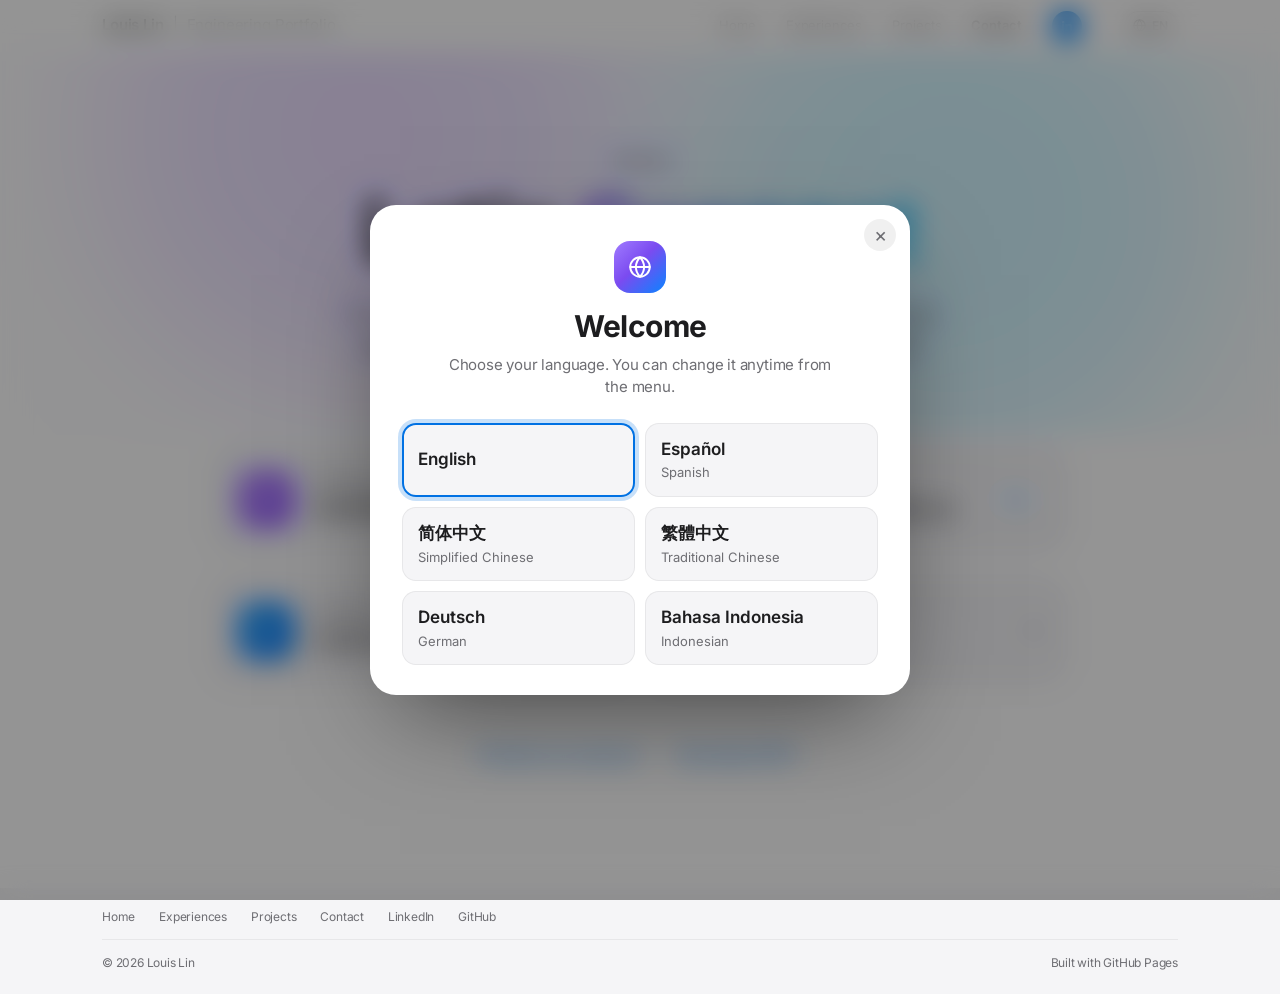
==== contact.html @ d5d3cc91 "Picker: instant hover ring (no fade) Co-Authored-By: Claude Opus 5.5 <noreply@anthropic.com> Claude-" ====
<!DOCTYPE html>
<html lang="en" class="no-js">
<head>
    <meta charset="UTF-8">
    <meta name="viewport" content="width=device-width, initial-scale=1, viewport-fit=cover">
    <title>Contact | Louis Lin</title>
    <meta name="description" content="Get in touch with Louis Lin about opportunities in mechanical and biomedical engineering.">
    <meta name="theme-color" content="#ffffff" media="(prefers-color-scheme: light)">
    <meta name="theme-color" content="#000000" media="(prefers-color-scheme: dark)">
    <meta property="og:title" content="Contact | Louis Lin">
    <meta property="og:description" content="Get in touch with Louis Lin about opportunities in mechanical and biomedical engineering.">
    <meta property="og:image" content="https://louis-lin06.github.io/social-preview.png">
    <meta name="twitter:card" content="summary_large_image">
    <link rel="icon" href="favicon.svg" type="image/svg+xml">
    <link rel="preload" href="assets/fonts/inter-latin.woff2" as="font" type="font/woff2" crossorigin>
    <link rel="stylesheet" href="assets/site.css?v=20261001c">
    <script>
        /* If a non-English language was chosen before, hide the page for a moment while it is applied, to avoid a flash of English */
        (function () { try { var s = localStorage.getItem('site-language');
            if (s && s !== 'en') { var d = document.documentElement; d.classList.add('lang-loading'); setTimeout(function () { d.classList.remove('lang-loading'); }, 1500); } } catch (e) {} })();
    </script>
</head>
<body>
    <a class="skip-link" href="#main">Skip to content</a>

    <header class="gnav">
        <div class="container gnav-inner">
            <a href="index.html" class="gnav-brand">Louis Lin<span class="sep">|</span><span class="sub">Engineering Portfolio</span></a>
            <button class="menu-toggle" aria-label="Open menu" aria-expanded="false" aria-controls="site-menu"><span></span><span></span></button>
            <nav class="gnav-links" id="site-menu" aria-label="Main">
                <a href="index.html">Home</a>
                <a href="experiences.html">Experiences</a>
                <a href="projects.html">Projects</a>
                <a href="contact.html" class="active" aria-current="page">Contact</a>
                <a href="https://www.linkedin.com/in/louis-lin-43164a328" target="_blank" rel="noopener" class="btn-linkedin" aria-label="LinkedIn" title="LinkedIn"><svg viewBox="0 0 24 24" fill="currentColor" aria-hidden="true"><path d="M20.45 20.45h-3.56v-5.57c0-1.33-.02-3.04-1.85-3.04-1.85 0-2.14 1.45-2.14 2.94v5.67H9.35V9h3.41v1.56h.05c.48-.9 1.64-1.85 3.37-1.85 3.6 0 4.27 2.37 4.27 5.46v6.28zM5.34 7.43a2.06 2.06 0 110-4.13 2.06 2.06 0 010 4.13zM7.12 20.45H3.56V9h3.56v11.45z"/></svg></a>
            </nav>
        </div>
    </header>

    <main id="main">
        <section class="page-hero page-header">
            <div class="hero-glow" aria-hidden="true"><span></span><span></span></div>
            <div class="container">
                <p class="eyebrow fade-up" style="--d:0s">Contact</p>
                <h1 class="display split" data-i18n="contact.title">Let's <span class="grad-text">Connect</span></h1>
                <p class="lead fade-up" style="--d:.45s">I'm currently seeking new opportunities in mechanical and biomedical engineering. Feel free to reach out!</p>
            </div>
        </section>

        <section class="section" style="padding-top:8px">
            <div class="container">
                <div class="contact-grid">
                    <!-- Personal Email Card -->
                    <div class="contact-card reveal">
                        <div class="contact-icon c1">
                            <svg fill="none" stroke="currentColor" viewBox="0 0 24 24" aria-hidden="true"><path stroke-linecap="round" stroke-linejoin="round" stroke-width="2" d="M3 8l7.89 5.26a2 2 0 002.22 0L21 8M5 19h14a2 2 0 002-2V7a2 2 0 00-2-2H5a2 2 0 00-2 2v10a2 2 0 002 2z"></path></svg>
                        </div>
                        <div class="contact-text">
                            <span class="contact-label">Personal Email</span>
                            <a class="contact-value stretched-link" href="mailto:louislin06@gmail.com">louislin06@gmail.com</a>
                        </div>
                        <button class="copy-btn" type="button" data-copy="louislin06@gmail.com" aria-label="Copy personal email">Copy</button>
                    </div>

                    <!-- Academic Email Card -->
                    <div class="contact-card reveal" style="--d:.08s">
                        <div class="contact-icon c2">
                            <svg fill="none" stroke="currentColor" viewBox="0 0 24 24" aria-hidden="true"><path stroke-linecap="round" stroke-linejoin="round" stroke-width="2" d="M3 8l7.89 5.26a2 2 0 002.22 0L21 8M5 19h14a2 2 0 002-2V7a2 2 0 00-2-2H5a2 2 0 00-2 2v10a2 2 0 002 2z"></path></svg>
                        </div>
                        <div class="contact-text">
                            <span class="contact-label">Academic Email</span>
                            <a class="contact-value stretched-link" href="mailto:l229lin@uwaterloo.ca">l229lin@uwaterloo.ca</a>
                        </div>
                        <button class="copy-btn" type="button" data-copy="l229lin@uwaterloo.ca" aria-label="Copy academic email">Copy</button>
                    </div>

                    <!-- LinkedIn Card -->
                    <a href="https://www.linkedin.com/in/louis-lin-43164a328" target="_blank" rel="noopener" class="contact-card reveal" style="--d:.16s">
                        <div class="contact-icon c3">
                            <svg fill="currentColor" viewBox="0 0 24 24" aria-hidden="true"><path d="M20.45 20.45h-3.56v-5.57c0-1.33-.02-3.04-1.85-3.04-1.85 0-2.14 1.45-2.14 2.94v5.67H9.35V9h3.41v1.56h.05c.48-.9 1.64-1.85 3.37-1.85 3.6 0 4.27 2.37 4.27 5.46v6.28zM5.34 7.43a2.06 2.06 0 110-4.13 2.06 2.06 0 010 4.13zM7.12 20.45H3.56V9h3.56v11.45z"/></svg>
                        </div>
                        <div class="contact-text">
                            <span class="contact-label">LinkedIn</span>
                            <span class="contact-value">Louis Lin</span>
                        </div>
                        <span class="contact-arrow" aria-hidden="true"><svg viewBox="0 0 24 24" fill="none" stroke="currentColor" stroke-width="2.2" stroke-linecap="round" stroke-linejoin="round"><path d="M7 17L17 7M8 7h9v9"/></svg></span>
                    </a>

                    <!-- GitHub Card -->
                    <a href="https://github.com/louis-lin06" target="_blank" rel="noopener" class="contact-card reveal" style="--d:.24s">
                        <div class="contact-icon c4">
                            <svg fill="currentColor" viewBox="0 0 24 24" aria-hidden="true"><path d="M12 0c-6.626 0-12 5.373-12 12 0 5.302 3.438 9.8 8.207 11.387.599.111.793-.261.793-.577v-2.234c-3.338.726-4.033-1.416-4.033-1.416-.546-1.387-1.333-1.756-1.333-1.756-1.089-.745.083-.729.083-.729 1.205.084 1.839 1.237 1.839 1.237 1.07 1.834 2.807 1.304 3.492.997.107-.775.418-1.305.762-1.604-2.665-.305-5.467-1.334-5.467-5.931 0-1.311.469-2.381 1.236-3.221-.124-.303-.535-1.524.117-3.176 0 0 1.008-.322 3.301 1.23.957-.266 1.983-.399 3.003-.404 1.02.005 2.047.138 3.006.404 2.291-1.552 3.297-1.23 3.297-1.23.653 1.653.242 2.874.118 3.176.77.84 1.235 1.911 1.235 3.221 0 4.609-2.807 5.624-5.479 5.921.43.372.823 1.102.823 2.222v3.293c0 .319.192.694.801.576 4.765-1.589 8.199-6.086 8.199-11.386 0-6.627-5.373-12-12-12z"/></svg>
                        </div>
                        <div class="contact-text">
                            <span class="contact-label">GitHub</span>
                            <span class="contact-value">louis-lin06</span>
                        </div>
                        <span class="contact-arrow" aria-hidden="true"><svg viewBox="0 0 24 24" fill="none" stroke="currentColor" stroke-width="2.2" stroke-linecap="round" stroke-linejoin="round"><path d="M7 17L17 7M8 7h9v9"/></svg></span>
                    </a>
                </div>

                <div class="cta-row reveal" style="margin-top:56px">
                    <a href="experiences.html#resume" class="link-arrow">Preview my resume</a>
                    <a href="Louis Lin Resume - Technical.pdf" download class="link-arrow">Download PDF</a>
                </div>
            </div>
        </section>
    </main>

    <footer class="site-footer">
        <div class="container">
            <nav class="footer-nav" aria-label="Footer">
                <a href="index.html">Home</a>
                <a href="experiences.html">Experiences</a>
                <a href="projects.html">Projects</a>
                <a href="contact.html">Contact</a>
                <a href="https://www.linkedin.com/in/louis-lin-43164a328" target="_blank" rel="noopener">LinkedIn</a>
                <a href="https://github.com/louis-lin06" target="_blank" rel="noopener">GitHub</a>
            </nav>
            <div class="footer-content">
                <span>© 2026 Louis Lin</span>
                <span>Built with GitHub Pages</span>
            </div>
        </div>
    </footer>

    <script src="assets/i18n-data.js?v=20261001c"></script>
    <script src="assets/i18n.js?v=20261001c"></script>
    <script src="assets/site.js?v=20261001c"></script>
</body>
</html>
---- assets/site.css ----
/* ==========================================================================
   Louis Lin | Engineering Portfolio
   Shared design system. Light by default, dark follows the visitor's device.
   ========================================================================== */

/* Inter, served from this site (Google Fonts is blocked in mainland China and would stall page loads there) */
@font-face {
    font-family: "Inter";
    font-style: normal;
    font-weight: 100 900;
    font-display: swap;
    src: url("fonts/inter-latin.woff2") format("woff2-variations"), url("fonts/inter-latin.woff2") format("woff2");
    unicode-range: U+0000-00FF,U+0131,U+0152-0153,U+02BB-02BC,U+02C6,U+02DA,U+02DC,U+0304,U+0308,U+0329,U+2000-206F,U+20AC,U+2122,U+2191,U+2193,U+2212,U+2215,U+FEFF,U+FFFD;
}

:root {
    color-scheme: light dark;

    /* Surfaces */
    --bg: #ffffff;
    --bg-alt: #f5f5f7;
    --card: #f5f5f7;
    --card-on-alt: #ffffff;
    --media-bg: #e8e8ed;
    --glass: rgba(255, 255, 255, 0.72);
    --glass-strong: rgba(255, 255, 255, 0.9);

    /* Text */
    --text: #1d1d1f;
    --text-2: #6e6e73;
    --text-3: #86868b;
    --line: rgba(0, 0, 0, 0.1);
    --line-soft: rgba(0, 0, 0, 0.06);

    /* Accents: purple = experience track, blue = project track */
    --blue: #0071e3;
    --blue-hover: #0077ed;
    --link: #0066cc;
    --exp: #7b4bf0;
    --exp-2: #a07bff;
    --exp-soft: rgba(123, 75, 240, 0.1);
    --proj: #0a84ff;
    --proj-2: #5ac8fa;
    --proj-soft: rgba(10, 132, 255, 0.1);
    --live: #30d158;

    --shadow-1: 0 2px 12px rgba(0, 0, 0, 0.06);
    --shadow-2: 0 18px 50px -12px rgba(0, 0, 0, 0.18);

    /* Layout */
    --gnav-h: 52px;
    --lnav-h: 52px;
    --maxw: 1120px;
    --gutter: 22px;
    --radius-lg: 28px;
    --radius-md: 18px;
    --ease: cubic-bezier(0.28, 0.11, 0.32, 1);
    --ease-out: cubic-bezier(0.16, 1, 0.3, 1);

    --font: "SF Pro Display", "SF Pro Text", -apple-system, BlinkMacSystemFont, "Inter", "Helvetica Neue", Helvetica, Arial, sans-serif;
}

@media (prefers-color-scheme: dark) {
    :root {
        --bg: #000000;
        --bg-alt: #101012;
        --card: #1c1c1e;
        --card-on-alt: #1c1c1e;
        --media-bg: #0b0b0c;
        --glass: rgba(22, 22, 23, 0.72);
        --glass-strong: rgba(22, 22, 23, 0.94);

        --text: #f5f5f7;
        --text-2: #a1a1a6;
        --text-3: #86868b;
        --line: rgba(255, 255, 255, 0.14);
        --line-soft: rgba(255, 255, 255, 0.08);

        --blue: #0a84ff;
        --blue-hover: #409cff;
        --link: #2997ff;
        --exp: #a78bfa;
        --exp-2: #c4b5fd;
        --exp-soft: rgba(167, 139, 250, 0.14);
        --proj: #2997ff;
        --proj-2: #64d2ff;
        --proj-soft: rgba(41, 151, 255, 0.14);

        --shadow-1: 0 2px 12px rgba(0, 0, 0, 0.4);
        --shadow-2: 0 18px 50px -12px rgba(0, 0, 0, 0.7);
    }
}

/* Smooth cross-page fades in browsers that support it */
@view-transition { navigation: auto; }

/* ---------- Base ---------- */
*, *::before, *::after { box-sizing: border-box; margin: 0; padding: 0; }

html {
    scroll-behavior: smooth;
    scroll-padding-top: calc(var(--gnav-h) + 24px);
    -webkit-text-size-adjust: 100%;
}
html.has-lnav { scroll-padding-top: calc(var(--gnav-h) + var(--lnav-h) + 24px); }

body {
    font-family: var(--font);
    font-size: 17px;
    line-height: 1.47;
    letter-spacing: -0.012em;
    color: var(--text);
    background: var(--bg);
    -webkit-font-smoothing: antialiased;
    -moz-osx-font-smoothing: grayscale;
    min-height: 100vh;
    display: flex;
    flex-direction: column;
    overflow-x: hidden;
}
body.no-scroll { overflow: hidden; }

main { flex: 1; }
img, video { display: block; max-width: 100%; }
a { color: var(--link); text-decoration: none; }
a:hover { text-decoration: underline; }
button { font: inherit; color: inherit; background: none; border: 0; cursor: pointer; }
ul { list-style: none; }

:focus:not(:focus-visible) { outline: none; }
:focus-visible { outline: 2px solid var(--blue); outline-offset: 3px; border-radius: 6px; }

.skip-link { position: absolute; left: -9999px; top: 8px; z-index: 1000; background: var(--blue); color: #fff; padding: 8px 14px; border-radius: 8px; }
.skip-link:focus { left: 8px; }

.container { width: 100%; max-width: var(--maxw); margin: 0 auto; padding: 0 var(--gutter); }
.container-narrow { max-width: 820px; }

/* ---------- Global nav ---------- */
.gnav {
    position: sticky; top: 0; z-index: 200;
    height: var(--gnav-h);
    background: var(--glass);
    backdrop-filter: saturate(180%) blur(20px);
    -webkit-backdrop-filter: saturate(180%) blur(20px);
    border-bottom: 1px solid transparent;
    transition: border-color 0.3s var(--ease), background 0.3s var(--ease);
}
.gnav.is-scrolled, .gnav.menu-open { border-bottom-color: var(--line-soft); }
.gnav.menu-open { background: var(--bg); backdrop-filter: none; -webkit-backdrop-filter: none; }
html.at-top .gnav, html.at-top .lnav { backdrop-filter: none; -webkit-backdrop-filter: none; }
.gnav-inner { height: 100%; display: flex; align-items: center; justify-content: space-between; gap: 24px; }

.gnav-brand { display: inline-flex; align-items: center; gap: 10px; color: var(--text); font-weight: 600; font-size: 15px; letter-spacing: -0.01em; white-space: nowrap; }
.gnav-brand:hover { text-decoration: none; }
.gnav-brand img { width: 24px; height: 24px; border-radius: 7px; }
.gnav-brand .sep { color: var(--text-3); font-weight: 400; margin: 0 2px; }
.gnav-brand .sub { color: var(--text-2); font-weight: 400; }

.gnav-links { display: flex; align-items: center; gap: 30px; }
.gnav-links a { color: var(--text); opacity: 0.8; font-size: 13px; letter-spacing: -0.005em; transition: opacity 0.2s; }
.gnav-links a:hover { opacity: 1; text-decoration: none; }
.gnav-links a.active { opacity: 1; font-weight: 600; }
.gnav-links a.btn-linkedin { opacity: 1; }

.btn-linkedin { display: inline-flex; align-items: center; gap: 6px; background: var(--blue); color: #fff !important; padding: 5px 13px; border-radius: 980px; font-size: 12px !important; font-weight: 500; transition: background 0.2s, transform 0.2s; }
.btn-linkedin:hover { background: var(--blue-hover); text-decoration: none; }
.btn-linkedin svg { width: 12px; height: 12px; }

.menu-toggle { display: none; width: 44px; height: 44px; margin-right: -12px; position: relative; }
.menu-toggle span { position: absolute; left: 14px; width: 17px; height: 1.5px; background: var(--text); border-radius: 2px; transition: transform 0.35s var(--ease), top 0.35s var(--ease); }
.menu-toggle span:nth-child(1) { top: 18px; }
.menu-toggle span:nth-child(2) { top: 25px; }
.menu-open .menu-toggle span:nth-child(1) { top: 21.5px; transform: rotate(45deg); }
.menu-open .menu-toggle span:nth-child(2) { top: 21.5px; transform: rotate(-45deg); }

/* ---------- Local (page) nav ---------- */
.lnav {
    position: sticky; top: var(--gnav-h); z-index: 150;
    height: var(--lnav-h);
    background: var(--glass);
    backdrop-filter: saturate(180%) blur(20px);
    -webkit-backdrop-filter: saturate(180%) blur(20px);
    border-bottom: 1px solid var(--line-soft);
}
.lnav-inner { height: 100%; display: flex; align-items: center; gap: 20px; }
.lnav-title { font-size: 21px; font-weight: 600; letter-spacing: 0.005em; white-space: nowrap; color: var(--text); }
.lnav-links { margin-left: auto; display: flex; align-items: center; gap: 2px; overflow-x: auto; scrollbar-width: none; }
.lnav-links::-webkit-scrollbar { display: none; }
.lnav-links a { font-size: 12px; color: var(--text-2); padding: 5px 11px; border-radius: 980px; white-space: nowrap; transition: color 0.2s, background 0.25s; }
.lnav-links a:hover { color: var(--text); text-decoration: none; }
.lnav-links a.active { color: var(--text); background: var(--line-soft); }
.lnav-links .lnav-sep { width: 1px; height: 14px; background: var(--line); margin: 0 6px; flex: none; }
.lnav-cta { flex: none; }

/* ---------- Buttons & links ---------- */
.btn {
    display: inline-flex; align-items: center; justify-content: center; gap: 8px;
    background: var(--blue); color: #fff;
    font-size: 17px; font-weight: 400; letter-spacing: -0.01em;
    padding: 12px 22px; min-height: 44px; border-radius: 980px;
    transition: background 0.2s, transform 0.2s var(--ease), box-shadow 0.2s;
}
.btn:hover { background: var(--blue-hover); text-decoration: none; }
.btn:active { transform: scale(0.97); }
.btn svg { width: 18px; height: 18px; }
.btn-sm { font-size: 12px; padding: 5px 13px; min-height: 0; }
.btn-ghost { background: transparent; color: var(--blue); box-shadow: inset 0 0 0 1px var(--blue); }
.btn-ghost:hover { background: var(--blue); color: #fff; }
.btn-dark { background: var(--text); color: var(--bg); }
.btn-dark:hover { background: var(--text); opacity: 0.85; }

.link-arrow { display: inline-flex; align-items: center; gap: 2px; color: var(--link); font-size: 17px; }
.link-arrow::after { content: "›"; font-size: 1.15em; line-height: 1; transform: translateY(-1px); transition: transform 0.25s var(--ease); }
.link-arrow:hover { text-decoration: underline; }
.link-arrow:hover::after { transform: translate(3px, -1px); }

/* ---------- Typography helpers ---------- */
.eyebrow { font-size: 17px; font-weight: 600; letter-spacing: -0.01em; color: var(--text-2); margin-bottom: 12px; }
.eyebrow.exp { color: var(--exp); }
.eyebrow.proj { color: var(--proj); }
.display { font-size: clamp(44px, 7.4vw, 88px); line-height: 1.04; font-weight: 700; letter-spacing: -0.038em; }
.headline { font-size: clamp(34px, 5vw, 56px); line-height: 1.07; font-weight: 700; letter-spacing: -0.032em; }
.title-2 { font-size: clamp(26px, 3vw, 32px); line-height: 1.125; font-weight: 700; letter-spacing: -0.02em; }
.lead { font-size: clamp(19px, 2.1vw, 24px); line-height: 1.38; color: var(--text-2); letter-spacing: -0.015em; }
.muted { color: var(--text-2); }
.grad-text {
    background: linear-gradient(95deg, var(--exp) 0%, var(--proj) 70%, var(--proj-2) 100%);
    -webkit-background-clip: text; background-clip: text; color: transparent;
    -webkit-box-decoration-break: clone; box-decoration-break: clone;
}

/* ---------- Sections ---------- */
.section { padding: 120px 0; position: relative; }
.section-tight { padding: 80px 0; }
.section-alt { background: var(--bg-alt); }
.section-alt .card, .section-alt .tile, .section-alt .entry { background: var(--card-on-alt); }
.section-head { text-align: center; max-width: 780px; margin: 0 auto 64px; }
.section-head .lead { margin-top: 16px; }

/* ---------- Scroll reveal ---------- */
.reveal { opacity: 0; transform: translateY(36px); transition: opacity 0.9s var(--ease-out), transform 0.9s var(--ease-out); transition-delay: var(--d, 0s); }
.reveal.in { opacity: 1; transform: none; }
.no-js .reveal { opacity: 1; transform: none; }

/* ---------- Home: hero ---------- */
.hero { position: relative; text-align: center; padding: 128px 0 96px; overflow: hidden; isolation: isolate; }
.hero-glow { position: absolute; inset: 0; z-index: -1; pointer-events: none; overflow: hidden; contain: strict; }
.hero-glow span { position: absolute; border-radius: 50%; opacity: 0.35; will-change: transform; background: radial-gradient(circle closest-side, color-mix(in srgb, var(--c) 99%, transparent) 0%, color-mix(in srgb, var(--c) 99%, transparent) 10%, color-mix(in srgb, var(--c) 96%, transparent) 20%, color-mix(in srgb, var(--c) 88%, transparent) 30%, color-mix(in srgb, var(--c) 72%, transparent) 40%, color-mix(in srgb, var(--c) 49%, transparent) 50%, color-mix(in srgb, var(--c) 26%, transparent) 60%, color-mix(in srgb, var(--c) 10%, transparent) 70%, color-mix(in srgb, var(--c) 3%, transparent) 80%, color-mix(in srgb, var(--c) 1%, transparent) 90%, color-mix(in srgb, var(--c) 0%, transparent) 100%); }
/* Same look as the old blur(80px) circles, drawn as gradients so the browser does not re-blur every frame */
.hero-glow span:nth-child(1) { --c: var(--exp-2); width: 1000px; height: 1000px; top: -420px; left: calc(8% - 240px); animation: drift1 18s ease-in-out infinite alternate; }
.hero-glow span:nth-child(2) { --c: var(--proj-2); width: 1040px; height: 1040px; top: -360px; right: calc(4% - 240px); animation: drift2 22s ease-in-out infinite alternate; }
.hero-glow.paused span, .anim-paused, .anim-paused::before, .anim-paused::after { animation-play-state: paused !important; }
@media (prefers-color-scheme: dark) { .hero-glow span { opacity: 0.22; } }
@keyframes drift1 { to { transform: translate(120px, 80px) scale(1.1); } }
@keyframes drift2 { to { transform: translate(-140px, 60px) scale(0.95); } }

.hero .eyebrow { display: inline-flex; align-items: center; gap: 10px; padding: 6px 14px 6px 8px; border-radius: 980px; background: var(--glass-strong); box-shadow: 0 0 0 1px var(--line-soft); font-size: 14px; font-weight: 500; color: var(--text-2); margin-bottom: 28px; }
.hero .eyebrow .dot { position: relative; width: 8px; height: 8px; border-radius: 50%; background: var(--live); margin-left: 6px; }
.hero .eyebrow .dot::after { content: ""; position: absolute; inset: 0; border-radius: 50%; background: rgba(48, 209, 88, 0.55); animation: pulse 2.2s infinite; }
/* Ring drawn with transform + opacity only, so it runs on the GPU without repaints */
@keyframes pulse { 0% { transform: scale(1); opacity: 1; } 70% { transform: scale(3); opacity: 0; } 100% { transform: scale(3); opacity: 0; } }
.hero .lead { max-width: 660px; margin: 26px auto 0; }
.cta-row { display: flex; flex-wrap: wrap; align-items: center; justify-content: center; gap: 16px 32px; margin-top: 40px; }

/* Hero word-by-word entrance */
.split .w { display: inline-block; opacity: 0; transform: translateY(0.35em); filter: blur(8px); animation: wordIn 0.9s var(--ease-out) forwards; animation-delay: calc(var(--i) * 70ms + 120ms); }
@keyframes wordIn { to { opacity: 1; transform: none; filter: blur(0); } }
.fade-up { opacity: 0; transform: translateY(16px); animation: fadeUp 0.9s var(--ease-out) forwards; animation-delay: var(--d, 0.6s); }
@keyframes fadeUp { to { opacity: 1; transform: none; } }

/* ---------- Stats ---------- */
.stats { display: grid; grid-template-columns: repeat(3, 1fr); gap: 24px; text-align: center; max-width: 900px; margin: 0 auto; }
.stat-num { font-size: clamp(48px, 7vw, 80px); font-weight: 700; letter-spacing: -0.04em; line-height: 1; font-variant-numeric: tabular-nums; }
.stat-label { margin-top: 10px; color: var(--text-2); font-size: 17px; }

/* ---------- About ---------- */
.about { display: grid; grid-template-columns: minmax(0, 5fr) minmax(0, 7fr); gap: 72px; align-items: center; }
.about-photo { position: relative; border-radius: var(--radius-lg); overflow: hidden; aspect-ratio: 3 / 4; background: var(--media-bg); box-shadow: var(--shadow-2); }
.about-photo img { width: 100%; height: 115%; object-fit: cover; object-position: top; transform: translateY(var(--py, 0px)); will-change: transform; }
.about-copy .headline { margin-bottom: 28px; }
.about-copy p { font-size: 19px; line-height: 1.55; color: var(--text-2); margin-bottom: 20px; letter-spacing: -0.016em; }
.about-copy p:last-child { margin-bottom: 0; }
.about-copy strong { color: var(--text); font-weight: 600; }

/* ---------- Cards / tiles ---------- */
.card { background: var(--card); border-radius: var(--radius-lg); padding: 40px; }

.skills { display: grid; grid-template-columns: repeat(3, 1fr); gap: 20px; }
.skill { transition: transform 0.5s var(--ease-out), box-shadow 0.5s var(--ease-out); }
.skill:hover { transform: translateY(-6px); box-shadow: var(--shadow-2); }
.skill-icon { width: 52px; height: 52px; border-radius: 14px; display: grid; place-items: center; margin-bottom: 24px; color: #fff; }
.skill-icon svg { width: 26px; height: 26px; }
.skill-icon.i1 { background: linear-gradient(135deg, var(--exp-2), var(--exp)); }
.skill-icon.i2 { background: linear-gradient(135deg, #b18cff, var(--proj)); }
.skill-icon.i3 { background: linear-gradient(135deg, var(--proj-2), var(--proj)); }
.skill h3 { font-size: 24px; letter-spacing: -0.02em; margin-bottom: 10px; }
.skill p { color: var(--text-2); }

/* Bento */
.bento { display: grid; grid-template-columns: repeat(6, 1fr); gap: 20px; }
.tile {
    position: relative; display: flex; flex-direction: column; overflow: hidden;
    background: var(--card); border-radius: var(--radius-lg); color: var(--text);
    min-height: 480px;
    transition: transform 0.6s var(--ease-out), box-shadow 0.6s var(--ease-out);
}
.tile:hover { text-decoration: none; transform: translateY(-6px) scale(1.005); box-shadow: var(--shadow-2); }
.tile-wide { grid-column: span 4; min-height: 580px; }
.tile-tall { grid-column: span 2; min-height: 580px; }
.tile-half { grid-column: span 3; }
.tile-body { padding: 36px 36px 24px; position: relative; z-index: 2; }
.tile-kicker { font-size: 13px; font-weight: 600; letter-spacing: 0.02em; text-transform: uppercase; margin-bottom: 8px; }
.tile-kicker.proj { color: var(--proj); }
.tile-kicker.exp { color: var(--exp); }
.tile h3 { font-size: clamp(24px, 2.6vw, 32px); line-height: 1.12; letter-spacing: -0.025em; }
.tile p { color: var(--text-2); margin-top: 8px; }
.tile .link-arrow { margin-top: 14px; font-size: 15px; }
.tile-media { position: relative; flex: 1; margin: 0 20px 20px; border-radius: var(--radius-md); overflow: hidden; background: var(--media-bg); min-height: 220px; }
.tile-media img, .tile-media video { position: absolute; inset: 0; width: 100%; height: 100%; object-fit: cover; transition: transform 1.1s var(--ease-out); }
.tile:hover .tile-media img, .tile:hover .tile-media video { transform: scale(1.05); }
.tile-media.light { background: #fff; }
.tile-media.light img { object-fit: contain; padding: 8%; }

/* ---------- Home timeline (Gantt) ---------- */
.timeline-card { background: var(--card-on-alt); border-radius: var(--radius-lg); padding: 40px 0 28px; overflow: hidden; position: relative; }
.timeline-header { padding: 0 40px; margin-bottom: 28px; display: flex; justify-content: space-between; align-items: flex-end; gap: 16px; flex-wrap: wrap; }
.timeline-header h2 { font-size: 28px; letter-spacing: -0.025em; }
.legend { display: flex; gap: 18px; flex-wrap: wrap; font-size: 13px; color: var(--text-2); }
.legend span { display: inline-flex; align-items: center; gap: 7px; }
.legend i { width: 10px; height: 10px; border-radius: 3px; display: inline-block; }
.legend .l-exp { background: var(--exp); }
.legend .l-proj { background: var(--proj); }
.timeline-hint { font-size: 13px; color: var(--text-3); display: inline-flex; align-items: center; gap: 6px; }
.timeline-hint .arr { display: inline-block; animation: nudge 1.6s ease-in-out infinite; }
@keyframes nudge { 0%, 100% { transform: translateX(0); } 50% { transform: translateX(-5px); } }

.gantt-scroll-wrapper { overflow-x: auto; overscroll-behavior-x: contain; padding: 0 40px 16px; scrollbar-width: thin; cursor: grab; }
.gantt-scroll-wrapper.dragging { cursor: grabbing; user-select: none; }
.gantt-scroll-wrapper.dragging .gantt-bar { pointer-events: none; }
.gantt-grid { display: grid; grid-template-columns: repeat(36, minmax(45px, 1fr)); gap: 12px 0; min-width: 1650px; position: relative; }
.gantt-grid::before { content: ""; position: absolute; top: calc(4.4rem + 18px); bottom: 0; left: 0; right: 0; background-image: linear-gradient(to right, var(--line-soft) 1px, transparent 1px); background-size: calc(100% / 36) 100%; pointer-events: none; }
.gantt-axis { display: contents; }
.gantt-year { border-bottom: 1px solid var(--line); padding-bottom: 8px; margin-bottom: 2px; }
.gantt-year span { position: sticky; left: 8px; font-size: 15px; font-weight: 700; color: var(--text); background: var(--card-on-alt); padding: 2px 8px; border-radius: 6px; z-index: 5; letter-spacing: -0.01em; }
.gantt-month { font-size: 11px; font-weight: 500; color: var(--text-3); text-align: center; text-transform: uppercase; letter-spacing: 0.04em; margin-bottom: 8px; }

.track-label { grid-column: 1 / 37; display: flex; align-items: center; margin-top: 12px; margin-bottom: 2px; border-radius: 10px; }
.track-label.purple { background: var(--exp-soft); }
.track-label.blue { background: var(--proj-soft); }
.track-label span { position: sticky; left: 0; padding: 8px 14px; font-size: 12px; text-transform: uppercase; letter-spacing: 0.08em; font-weight: 700; z-index: 5; }
.track-label.purple span { color: var(--exp); }
.track-label.blue span { color: var(--proj); }

.gantt-bar {
    position: relative; z-index: 2; margin: 0 3px; padding: 12px 16px; border-radius: 14px;
    display: flex; flex-direction: column; justify-content: center; color: #fff;
    transform-origin: left center;
    transition: transform 0.35s var(--ease-out), box-shadow 0.35s var(--ease-out), filter 0.35s;
}
.gantt-bar:hover { text-decoration: none; transform: translateY(-3px); box-shadow: 0 12px 28px -10px var(--bar-shadow); z-index: 10; filter: saturate(1.1); }
.bar-job { background: linear-gradient(120deg, #9d7bff, #6f3be6); --bar-shadow: rgba(111, 59, 230, 0.7); }
.bar-project { background: linear-gradient(120deg, #4cb4ff, #0a6fe0); --bar-shadow: rgba(10, 111, 224, 0.7); }
.bar-title { font-size: 14px; font-weight: 600; white-space: nowrap; overflow: hidden; text-overflow: ellipsis; letter-spacing: -0.01em; }
.bar-subtitle { font-size: 12px; opacity: 0.88; white-space: nowrap; overflow: hidden; text-overflow: ellipsis; }
.gantt-grid.animate .gantt-bar { clip-path: inset(0 100% 0 0 round 14px); }
.gantt-grid.animate.in .gantt-bar { clip-path: inset(0 0 0 0 round 14px); transition: clip-path 1.1s var(--ease-out), transform 0.35s var(--ease-out), box-shadow 0.35s var(--ease-out); transition-delay: var(--d, 0s), 0s, 0s; }

/* "Now" marker: label sits above the month names, dashed line runs below them.
   The line is a striped background (not a dashed border) so it renders on every browser, including iOS Safari. */
.now-marker { position: absolute; top: var(--now-top, 2.6rem); bottom: 0; width: 2px; margin-left: -1px; z-index: 3; pointer-events: none; }
.now-marker::before { content: ""; position: absolute; left: 0; top: var(--line-top, 36px); bottom: 0; width: 2px; background: repeating-linear-gradient(to bottom, var(--live) 0 5px, transparent 5px 10px); border-radius: 2px; }
.now-marker span { position: absolute; top: 0; left: 1px; transform: translateX(-50%); background: var(--live); color: #fff; font-size: 10px; font-weight: 700; line-height: 1.5; letter-spacing: 0.06em; text-transform: uppercase; padding: 1px 8px; border-radius: 980px; white-space: nowrap; box-shadow: 0 2px 8px rgba(48, 209, 88, 0.35); }
html[lang^="zh"] .now-marker span { letter-spacing: 0.02em; }
.gantt-month { margin-top: 18px; }

/* ---------- CTA band ---------- */
.cta-band { text-align: center; }
.cta-band .lead { max-width: 560px; margin: 18px auto 0; }

/* ---------- Page hero (sub pages) ---------- */
.page-hero { padding: 96px 0 72px; text-align: center; position: relative; overflow: hidden; isolation: isolate; }
.page-hero .lead { max-width: 640px; margin: 20px auto 0; }
.page-hero .hero-glow span { opacity: 0.22; }
.facts { display: flex; justify-content: center; flex-wrap: wrap; gap: 12px 40px; margin-top: 44px; }
.fact { text-align: center; }
.fact b { display: block; font-size: 32px; font-weight: 700; letter-spacing: -0.03em; line-height: 1.1; }
.fact span { font-size: 14px; color: var(--text-2); }

/* ---------- Year groups & entries (experiences / projects) ---------- */
.year-group { display: grid; grid-template-columns: 140px minmax(0, 1fr); gap: 32px; margin-bottom: 56px; }
.year-group:last-child { margin-bottom: 0; }
.year-label { position: sticky; top: calc(var(--gnav-h) + var(--lnav-h) + 28px); align-self: start; font-size: 48px; font-weight: 700; letter-spacing: -0.04em; line-height: 1; color: var(--text-3); opacity: 0.55; transition: opacity 0.4s, color 0.4s; }
.year-group.current .year-label { opacity: 1; }
.year-group.current .year-label.exp { color: var(--exp); }
.year-group.current .year-label.proj { color: var(--proj); }
.year-entries { display: flex; flex-direction: column; gap: 24px; min-width: 0; }

.entry { background: var(--card); border-radius: var(--radius-lg); padding: 44px; position: relative; overflow: hidden; }
.entry::before { content: ""; position: absolute; left: 0; top: 44px; width: 4px; height: 36px; border-radius: 0 4px 4px 0; background: var(--accent, var(--exp)); }
.entry.is-exp { --accent: var(--exp); }
.entry.is-proj { --accent: var(--proj); }
.entry-grid { display: grid; grid-template-columns: minmax(0, 1fr) minmax(0, 1fr); gap: 44px; align-items: start; }
.entry-grid.solo { grid-template-columns: minmax(0, 1fr); }
.entry-top { display: flex; align-items: center; gap: 10px; margin-bottom: 10px; flex-wrap: wrap; }
.entry-title { font-size: clamp(24px, 2.6vw, 30px); line-height: 1.15; letter-spacing: -0.025em; font-weight: 700; }
.entry-role { font-size: 19px; color: var(--text); margin-top: 6px; font-weight: 500; letter-spacing: -0.015em; }
.entry-meta { display: flex; flex-wrap: wrap; gap: 8px; margin-top: 14px; }
.chip { display: inline-flex; align-items: center; gap: 6px; font-size: 13px; color: var(--text-2); background: var(--bg); box-shadow: inset 0 0 0 1px var(--line-soft); padding: 5px 11px; border-radius: 980px; white-space: nowrap; }
.chip svg { width: 13px; height: 13px; opacity: 0.8; }
.badge-live { position: relative; display: inline-flex; align-items: center; gap: 7px; font-size: 12px; font-weight: 600; color: #1f9d45; background: rgba(48, 209, 88, 0.14); padding: 4px 10px; border-radius: 980px; }
@media (prefers-color-scheme: dark) { .badge-live { color: var(--live); } }
.badge-live::before { content: ""; width: 7px; height: 7px; border-radius: 50%; background: var(--live); }
.badge-live::after { content: ""; position: absolute; left: 10px; top: 50%; width: 7px; height: 7px; margin-top: -3.5px; border-radius: 50%; background: rgba(48, 209, 88, 0.55); animation: pulse 2.2s infinite; }
.tech { display: flex; flex-wrap: wrap; gap: 8px; margin-top: 18px; }
.tech span { font-size: 12px; font-weight: 600; letter-spacing: 0.01em; color: var(--accent); background: color-mix(in srgb, var(--accent) 12%, transparent); padding: 5px 11px; border-radius: 980px; }
.entry-list { margin-top: 24px; display: flex; flex-direction: column; gap: 14px; }
.entry-list li { position: relative; padding-left: 20px; color: var(--text-2); font-size: 16px; line-height: 1.55; }
.entry-list li::before { content: ""; position: absolute; left: 2px; top: 0.66em; width: 6px; height: 6px; border-radius: 50%; background: var(--accent); opacity: 0.85; }

/* Certifications */
.cert-grid { display: grid; grid-template-columns: repeat(4, 1fr); gap: 20px; }
.cert-card { background: var(--card-on-alt); border-radius: var(--radius-md); padding: 28px 24px; transition: transform 0.5s var(--ease-out), box-shadow 0.5s var(--ease-out); }
.cert-card:hover { transform: translateY(-4px); box-shadow: var(--shadow-2); }
.cert-icon { width: 40px; height: 40px; border-radius: 12px; display: grid; place-items: center; background: var(--exp-soft); color: var(--exp); margin-bottom: 18px; }
.cert-icon svg { width: 20px; height: 20px; }
.cert-title { font-weight: 600; font-size: 17px; letter-spacing: -0.015em; line-height: 1.3; }
.cert-issuer { font-size: 14px; color: var(--text-2); margin-top: 6px; }

/* ---------- Gallery (replaces the old carousel) ---------- */
.gallery { position: relative; min-width: 0; }
.gallery-track { display: flex; gap: 12px; overflow-x: auto; scroll-snap-type: x mandatory; scrollbar-width: none; scroll-behavior: smooth; }
.gallery-track::-webkit-scrollbar { display: none; }
.gallery-slide { flex: 0 0 100%; scroll-snap-align: center; min-width: 0; }
.gallery-media { position: relative; display: block; width: 100%; aspect-ratio: 4 / 3; border-radius: var(--radius-md); overflow: hidden; background: var(--media-bg); cursor: zoom-in; }
.gallery-media img, .gallery-media video { width: 100%; height: 100%; object-fit: contain; transition: transform 0.8s var(--ease-out); }
.gallery-media:hover img { transform: scale(1.03); }
.gallery-media.is-video { cursor: default; }
.gallery-media .zoom-hint { position: absolute; right: 12px; top: 12px; width: 32px; height: 32px; border-radius: 50%; display: grid; place-items: center; background: rgba(0, 0, 0, 0.45); color: #fff; opacity: 0; transform: scale(0.8); transition: opacity 0.3s, transform 0.3s var(--ease-out); backdrop-filter: blur(8px); -webkit-backdrop-filter: blur(8px); }
.gallery-media .zoom-hint svg { width: 15px; height: 15px; }
.gallery-media:hover .zoom-hint, .gallery-media:focus-visible .zoom-hint { opacity: 1; transform: none; }
.gallery-caption { font-size: 14px; color: var(--text-2); margin-top: 14px; line-height: 1.45; min-height: 2.9em; }
.gallery-controls { display: flex; align-items: center; justify-content: space-between; gap: 12px; margin-top: 6px; }
.gallery-dots { display: flex; align-items: center; gap: 8px; padding: 10px 14px; border-radius: 980px; background: var(--bg); box-shadow: inset 0 0 0 1px var(--line-soft); }
.gallery-dots button { width: 8px; height: 8px; border-radius: 980px; background: var(--text-3); opacity: 0.45; transition: width 0.45s var(--ease-out), opacity 0.3s, background 0.3s; padding: 0; }
.gallery-dots button.active { width: 28px; opacity: 1; background: var(--text); }
.gallery-arrows { display: flex; gap: 10px; }
.carousel-btn { width: 36px; height: 36px; border-radius: 50%; display: grid; place-items: center; background: var(--bg); box-shadow: inset 0 0 0 1px var(--line-soft); color: var(--text); transition: background 0.2s, opacity 0.3s, transform 0.2s; }
.carousel-btn svg { width: 16px; height: 16px; }
.carousel-btn:hover { background: var(--text); color: var(--bg); }
.carousel-btn:active { transform: scale(0.92); }
.carousel-btn.hidden { opacity: 0.3; pointer-events: none; }

/* ---------- Lightbox ---------- */
.lightbox { position: fixed; inset: 0; z-index: 1000; background: rgba(0, 0, 0, 0.92); display: flex; flex-direction: column; align-items: center; justify-content: center; padding: 64px 24px 40px; opacity: 0; pointer-events: none; transition: opacity 0.35s var(--ease); backdrop-filter: blur(10px); -webkit-backdrop-filter: blur(10px); }
.lightbox.active { opacity: 1; pointer-events: auto; }
.lightbox-figure { max-width: min(1200px, 100%); max-height: 100%; display: flex; flex-direction: column; align-items: center; gap: 16px; transform: scale(0.96); transition: transform 0.45s var(--ease-out); min-height: 0; }
.lightbox.active .lightbox-figure { transform: none; }
.lightbox-figure img { max-width: 100%; max-height: calc(100vh - 170px); max-height: calc(100dvh - 170px); object-fit: contain; border-radius: 12px; }
.lightbox-caption { color: #d2d2d7; font-size: 15px; text-align: center; max-width: 720px; }
.lightbox-count { color: #86868b; font-size: 13px; margin-left: 8px; }
.lb-btn { position: absolute; width: 44px; height: 44px; border-radius: 50%; display: grid; place-items: center; background: rgba(255, 255, 255, 0.12); color: #fff; transition: background 0.2s; }
.lb-btn:hover { background: rgba(255, 255, 255, 0.24); }
.lb-btn svg { width: 18px; height: 18px; }
.lb-close { top: 16px; right: 16px; }
.lb-prev { left: 16px; top: 50%; transform: translateY(-50%); }
.lb-next { right: 16px; top: 50%; transform: translateY(-50%); }

/* ---------- Mobile contents sheet (kept from the original design) ---------- */
.mobile-toc-btn { display: none; }
.toc-backdrop { position: fixed; inset: 0; background: rgba(0, 0, 0, 0.4); z-index: 290; opacity: 0; pointer-events: none; transition: opacity 0.3s; backdrop-filter: blur(2px); -webkit-backdrop-filter: blur(2px); }
.toc-backdrop.active { opacity: 1; pointer-events: auto; }
.toc-sheet { position: fixed; left: 0; right: 0; bottom: 0; z-index: 300; background: var(--glass-strong); backdrop-filter: saturate(180%) blur(24px); -webkit-backdrop-filter: saturate(180%) blur(24px); border-radius: 24px 24px 0 0; padding: 12px 24px calc(28px + env(safe-area-inset-bottom)); transform: translateY(105%); transition: transform 0.45s var(--ease-out); max-height: 80vh; overflow-y: auto; box-shadow: 0 -10px 40px rgba(0, 0, 0, 0.2); }
.toc-sheet.active { transform: none; }
.toc-sheet::before { content: ""; display: block; width: 36px; height: 5px; border-radius: 5px; background: var(--text-3); opacity: 0.5; margin: 0 auto 16px; }
.toc-title { display: flex; justify-content: space-between; align-items: center; font-size: 20px; font-weight: 700; letter-spacing: -0.02em; margin-bottom: 8px; }
.toc-close-btn { width: 32px; height: 32px; border-radius: 50%; background: var(--line-soft); font-size: 20px; line-height: 1; color: var(--text-2); }
.toc-year-label { font-size: 13px; font-weight: 600; color: var(--text-3); margin: 18px 0 6px; }
.toc-link { display: block; padding: 10px 12px; border-radius: 12px; color: var(--text); font-size: 17px; }
.toc-link:hover { text-decoration: none; background: var(--line-soft); }
.toc-link.active { background: var(--line-soft); font-weight: 600; }

/* ---------- Resume modal ---------- */
.modal-overlay { position: fixed; inset: 0; background: rgba(0, 0, 0, 0.6); backdrop-filter: blur(10px); -webkit-backdrop-filter: blur(10px); display: flex; align-items: center; justify-content: center; z-index: 1000; opacity: 0; pointer-events: none; transition: opacity 0.3s var(--ease); overscroll-behavior: contain; }
.modal-overlay.active { opacity: 1; pointer-events: auto; }
.modal-content { background: var(--bg); width: 95%; max-width: 1000px; height: 90vh; border-radius: 22px; display: flex; flex-direction: column; overflow: hidden; box-shadow: 0 30px 80px -20px rgba(0, 0, 0, 0.5); transform: translateY(24px) scale(0.98); transition: transform 0.45s var(--ease-out); }
.modal-overlay.active .modal-content { transform: none; }
.modal-header { padding: 14px 16px 14px 24px; border-bottom: 1px solid var(--line-soft); display: flex; justify-content: space-between; align-items: center; gap: 12px; }
.modal-header h2 { font-size: 17px; font-weight: 600; letter-spacing: -0.01em; }
.modal-actions { display: flex; gap: 10px; align-items: center; }
.modal-close { width: 32px; height: 32px; border-radius: 50%; background: var(--line-soft); font-size: 20px; line-height: 1; color: var(--text-2); display: grid; place-items: center; }
.modal-close:hover { background: var(--line); }
.modal-body { flex: 1; width: 100%; background: var(--media-bg); display: flex; justify-content: center; align-items: flex-start; overflow: hidden; }
.iframe-wrapper { width: 100%; max-width: 850px; height: 100%; background: #fff; box-shadow: 0 0 24px rgba(0, 0, 0, 0.12); -webkit-overflow-scrolling: touch; overflow: auto; }
.iframe-wrapper object, .iframe-wrapper iframe { width: 100%; height: 100%; border: none; display: block; }

/* ---------- Contact ---------- */
.contact-grid { display: grid; grid-template-columns: repeat(2, 1fr); gap: 20px; max-width: 860px; margin: 0 auto; }
.contact-card { position: relative; display: flex; align-items: center; gap: 20px; background: var(--card); border-radius: var(--radius-lg); padding: 28px; color: var(--text); transition: transform 0.5s var(--ease-out), box-shadow 0.5s var(--ease-out); }
.contact-card:hover { text-decoration: none; transform: translateY(-4px); box-shadow: var(--shadow-2); }
.contact-icon { flex: none; width: 56px; height: 56px; border-radius: 16px; display: grid; place-items: center; color: #fff; }
.contact-icon svg { width: 26px; height: 26px; }
.contact-icon.c1 { background: linear-gradient(135deg, var(--exp-2), var(--exp)); }
.contact-icon.c2 { background: linear-gradient(135deg, #b18cff, var(--proj)); }
.contact-icon.c3 { background: linear-gradient(135deg, #3b9bff, #0a66c2); }
.contact-icon.c4 { background: linear-gradient(135deg, #4a4a4f, #1d1d1f); }
@media (prefers-color-scheme: dark) { .contact-icon.c4 { background: linear-gradient(135deg, #636366, #3a3a3c); } }
.contact-text { min-width: 0; flex: 1; }
.contact-label { display: block; font-size: 13px; font-weight: 600; letter-spacing: 0.02em; text-transform: uppercase; color: var(--text-3); margin-bottom: 2px; }
.contact-value { display: block; font-size: 19px; font-weight: 600; letter-spacing: -0.015em; overflow-wrap: anywhere; }
.contact-arrow { flex: none; color: var(--text-3); transition: transform 0.3s var(--ease-out), color 0.3s; }
.contact-arrow svg { width: 18px; height: 18px; display: block; }
.contact-card:hover .contact-arrow { transform: translate(3px, -3px); color: var(--blue); }
.copy-btn { position: relative; z-index: 2; flex: none; font-size: 12px; font-weight: 500; color: var(--blue); background: var(--bg); box-shadow: inset 0 0 0 1px var(--line-soft); padding: 6px 12px; border-radius: 980px; transition: background 0.2s, color 0.2s; }
.copy-btn:hover { background: var(--blue); color: #fff; }

.toast { position: fixed; left: 50%; bottom: 32px; transform: translate(-50%, 20px); background: var(--text); color: var(--bg); font-size: 14px; font-weight: 500; padding: 10px 18px; border-radius: 980px; opacity: 0; pointer-events: none; transition: opacity 0.3s, transform 0.4s var(--ease-out); z-index: 1100; box-shadow: var(--shadow-2); }
.toast.show { opacity: 1; transform: translate(-50%, 0); }

/* ---------- Footer ---------- */
.site-footer { background: var(--bg-alt); color: var(--text-2); font-size: 12px; padding: 20px 0 22px; margin-top: auto; }
.footer-nav { display: flex; flex-wrap: wrap; gap: 8px 24px; padding-bottom: 14px; border-bottom: 1px solid var(--line-soft); margin-bottom: 14px; }
.footer-nav a { color: var(--text-2); }
.footer-nav a:hover { color: var(--text); }
.footer-content { display: flex; justify-content: space-between; gap: 12px; flex-wrap: wrap; }

/* ==========================================================================
   Responsive
   ========================================================================== */
@media (max-width: 1068px) {
    .section { padding: 96px 0; }
    .about { gap: 48px; }
    .cert-grid { grid-template-columns: repeat(2, 1fr); }
    .entry { padding: 36px; }
    .entry::before { top: 36px; }
    .entry-grid { grid-template-columns: minmax(0, 1fr); gap: 32px; }
    /* Single column (tablets and phones): title, role, dates and tags first,
       then photos and videos, then the bullet points */
    .entry-grid:not(.solo) { display: flex; flex-direction: column; gap: 0; }
    .entry-grid:not(.solo) > .entry-info { display: contents; }
    .entry-grid:not(.solo) > .entry-media { order: 1; margin-top: 24px; max-width: 620px; width: 100%; }
    .entry-grid:not(.solo) .entry-list { order: 2; }
    .year-group { grid-template-columns: 100px minmax(0, 1fr); gap: 24px; }
    .year-label { font-size: 40px; }
}

@media (max-width: 833px) {
    :root { --gutter: 16px; }
    .gnav-links {
        position: fixed; top: var(--gnav-h); left: 0; right: 0; bottom: 0;
        flex-direction: column; align-items: stretch; gap: 0;
        background: var(--bg); padding: 16px 32px 40px;
        opacity: 0; visibility: hidden; transition: opacity 0.3s var(--ease), visibility 0s linear 0.3s;
        overflow-y: auto;
    }
    .menu-open .gnav-links { opacity: 1; visibility: visible; transition: opacity 0.3s var(--ease); }
    .gnav-links a { font-size: 28px; font-weight: 600; letter-spacing: -0.02em; opacity: 0; padding: 10px 0; transform: translateY(-8px); transition: opacity 0.4s var(--ease-out), transform 0.4s var(--ease-out); }
    .menu-open .gnav-links a { opacity: 0.9; transform: none; transition-delay: calc(var(--i, 0) * 45ms + 60ms); }
    .menu-open .gnav-links a.active { opacity: 1; }
    .gnav-links a.btn-linkedin { margin-top: 20px; justify-content: center; font-size: 17px !important; padding: 12px 20px; }
    .gnav-links a.btn-linkedin svg { width: 16px; height: 16px; }
    .menu-toggle { display: block; }
    .gnav-brand .sep, .gnav-brand .sub { display: none; }

    .lnav-links { display: none; }
    .lnav-title { font-size: 19px; }
    .lnav-cta { margin-left: auto; }

    .mobile-toc-btn {
        display: inline-flex; align-items: center; gap: 8px;
        position: fixed; right: 16px; bottom: calc(18px + env(safe-area-inset-bottom)); z-index: 280;
        background: var(--glass-strong); color: var(--text);
        backdrop-filter: saturate(180%) blur(20px); -webkit-backdrop-filter: saturate(180%) blur(20px);
        box-shadow: 0 8px 30px rgba(0, 0, 0, 0.18), inset 0 0 0 1px var(--line-soft);
        padding: 11px 18px; border-radius: 980px; font-size: 15px; font-weight: 600;
        transition: transform 0.2s;
    }
    .mobile-toc-btn:active { transform: scale(0.95); }
    .mobile-toc-btn svg { width: 16px; height: 16px; }

    .section { padding: 72px 0; }
    .section-head { margin-bottom: 40px; }
    .hero { padding: 88px 0 64px; }
    .hero-glow span { background: radial-gradient(circle closest-side, color-mix(in srgb, var(--c) 86%, transparent) 0%, color-mix(in srgb, var(--c) 83%, transparent) 10%, color-mix(in srgb, var(--c) 73%, transparent) 20%, color-mix(in srgb, var(--c) 58%, transparent) 30%, color-mix(in srgb, var(--c) 40%, transparent) 40%, color-mix(in srgb, var(--c) 23%, transparent) 50%, color-mix(in srgb, var(--c) 11%, transparent) 60%, color-mix(in srgb, var(--c) 5%, transparent) 70%, color-mix(in srgb, var(--c) 1%, transparent) 80%, color-mix(in srgb, var(--c) 0%, transparent) 90%, color-mix(in srgb, var(--c) 0%, transparent) 100%); }
    .hero-glow span:nth-child(1) { width: 800px; height: 800px; left: -320px; }
    .hero-glow span:nth-child(2) { width: 820px; height: 820px; right: -340px; }
    .page-hero { padding: 64px 0 48px; }

    .about { grid-template-columns: minmax(0, 1fr); gap: 36px; }
    .about-photo { max-width: 360px; width: 100%; margin: 0 auto; }
    .about-copy p { font-size: 17px; }

    .skills { grid-template-columns: minmax(0, 1fr); }
    .card { padding: 32px 28px; }

    .bento { grid-template-columns: minmax(0, 1fr); gap: 16px; }
    .tile, .tile-wide, .tile-tall, .tile-half { grid-column: auto; min-height: 0; }
    .tile-body { padding: 28px 28px 18px; }
    .tile-media { flex: none; aspect-ratio: 4 / 3; margin: 0 14px 14px; }
    .tile-tall .tile-media { aspect-ratio: 4 / 5; }

    .timeline-card { padding: 28px 0 16px; border-radius: 22px; }
    .timeline-header { padding: 0 20px; margin-bottom: 20px; flex-direction: column; align-items: flex-start; }
    .timeline-header h2 { font-size: 24px; }
    .gantt-scroll-wrapper { padding: 0 20px 12px; }
    .gantt-bar { padding: 10px 12px; }
    .bar-title { font-size: 13px; }
    .bar-subtitle { font-size: 11px; }

    .stats { gap: 8px; }
    .stat-num { font-size: 52px; }
    .stat-label { font-size: 14px; line-height: 1.3; }

    .year-group { grid-template-columns: minmax(0, 1fr); gap: 14px; margin-bottom: 40px; }
    .year-label { position: static; font-size: 34px; opacity: 1; }
    .year-label.exp { color: var(--exp); }
    .year-label.proj { color: var(--proj); }
    .entry { padding: 28px 22px; border-radius: 22px; }
    .entry::before { top: 30px; height: 30px; }
    .entry-role { font-size: 17px; }
    .entry-list li { font-size: 15px; }
    .entry-media { max-width: none; }

    .cert-grid { grid-template-columns: minmax(0, 1fr); gap: 12px; }
    .cert-card { display: flex; align-items: center; gap: 16px; padding: 18px 20px; }
    .cert-icon { margin-bottom: 0; flex: none; }

    .contact-grid { grid-template-columns: minmax(0, 1fr); gap: 14px; }
    .contact-card { padding: 22px; gap: 16px; border-radius: 22px; }
    .contact-icon { width: 48px; height: 48px; border-radius: 14px; }
    .contact-value { font-size: 17px; }

    .modal-overlay { align-items: stretch; }
    .modal-content { width: 100%; height: 100dvh; max-height: 100dvh; border-radius: 0; }
    .modal-body { background: #fff; }
    .iframe-wrapper { max-width: 100%; box-shadow: none; }

    .lb-prev, .lb-next { top: auto; bottom: 20px; transform: none; }
    .lightbox { padding-bottom: 84px; }
    .lightbox-figure img { max-height: calc(100dvh - 210px); }
}

@media (max-width: 420px) {
    .contact-card .copy-btn { display: none; }
    .facts { gap: 12px 28px; }
    .fact b { font-size: 26px; white-space: nowrap; }
}

/* ---------- Reduced motion ---------- */
@media (prefers-reduced-motion: reduce) {
    html { scroll-behavior: auto; }
    *, *::before, *::after { animation-duration: 0.001ms !important; animation-iteration-count: 1 !important; transition-duration: 0.001ms !important; }
    .reveal, .split .w, .fade-up { opacity: 1 !important; transform: none !important; filter: none !important; }
    .gantt-grid.animate .gantt-bar { clip-path: none !important; }
    .about-photo img { transform: none !important; }
}

/* Stretched link: makes a whole card clickable while allowing a separate button inside */
.stretched-link { color: inherit; }
.stretched-link:hover { text-decoration: none; }
.stretched-link::after { content: ""; position: absolute; inset: 0; z-index: 1; border-radius: inherit; }

/* Wide bento tile: copy left, media right */
@media (min-width: 834px) {
    .tile-split { flex-direction: row; align-items: stretch; }
    .tile-split .tile-body { flex: 1; display: flex; flex-direction: column; justify-content: flex-end; padding: 40px; }
    .tile-split .tile-media { flex: 0 0 46%; margin: 20px 20px 20px 0; }
}

/* Contents sheet is mobile-only, and hidden from keyboard/screen readers when closed */
.toc-sheet { visibility: hidden; transition: transform 0.45s var(--ease-out), visibility 0s linear 0.45s; }
.toc-sheet.active { visibility: visible; transition: transform 0.45s var(--ease-out); }
@media (min-width: 834px) { .toc-sheet, .toc-backdrop { display: none; } }

/* Keep bar labels readable when a long bar is scrolled partly out of view */
.gantt-bar > span { position: sticky; left: 16px; width: fit-content; max-width: 100%; }

/* Icon-only LinkedIn button */
.btn-linkedin { width: 30px; height: 30px; padding: 0; justify-content: center; }
.btn-linkedin svg { width: 14px; height: 14px; }
@media (max-width: 833px) {
    .gnav-links a.btn-linkedin { width: 52px; height: 52px; padding: 0; margin-top: 20px; }
    .gnav-links a.btn-linkedin svg { width: 22px; height: 22px; }
}
.gnav-brand { gap: 0; }
.gnav-brand .sep { margin: 0 9px; }

/* Play button shown only if the browser blocks autoplay */
.video-play { position: absolute; inset: 0; margin: auto; width: 64px; height: 64px; border-radius: 50%; display: none; place-items: center; background: rgba(0, 0, 0, 0.55); color: #fff; backdrop-filter: blur(8px); -webkit-backdrop-filter: blur(8px); transition: transform 0.2s; }
.video-play:hover { transform: scale(1.06); }
.video-play svg { width: 26px; height: 26px; margin-left: 4px; }
.gallery-media.needs-play .video-play { display: grid; }

/* ==========================================================================
   Language switcher + Chinese typography
   ========================================================================== */
.lang-loading body { visibility: hidden; }

.gnav-brand { margin-right: auto; }
.gnav-inner { justify-content: flex-start; }
.lang-switch { position: relative; flex: none; margin-left: 18px; }
.lang-btn { display: inline-flex; align-items: center; gap: 5px; height: 30px; padding: 0 10px 0 8px; border-radius: 980px; font-size: 12px; font-weight: 600; color: var(--text); opacity: 0.85; box-shadow: inset 0 0 0 1px var(--line); transition: opacity 0.2s, background 0.2s; }
.lang-btn:hover, .lang-switch.open .lang-btn { opacity: 1; background: var(--line-soft); }
.lang-btn svg { width: 15px; height: 15px; }
.lang-cur { min-width: 1.3em; text-align: center; }
.lang-menu {
    position: absolute; right: 0; top: calc(100% + 10px); min-width: 196px; padding: 6px;
    background: var(--bg); border-radius: 14px;
    box-shadow: 0 12px 40px rgba(0, 0, 0, 0.18), inset 0 0 0 1px var(--line-soft);
    opacity: 0; transform: translateY(-6px) scale(0.98); transform-origin: top right; pointer-events: none; visibility: hidden;
    transition: opacity 0.2s var(--ease), transform 0.25s var(--ease-out), visibility 0s linear 0.25s;
}
.lang-switch.open .lang-menu { opacity: 1; transform: none; pointer-events: auto; visibility: visible; transition: opacity 0.2s var(--ease), transform 0.25s var(--ease-out); }
.lang-menu button { white-space: nowrap; width: 100%; display: flex; align-items: center; justify-content: space-between; gap: 12px; padding: 9px 12px; border-radius: 9px; font-size: 14px; color: var(--text); text-align: left; letter-spacing: 0; }
.lang-menu button:hover { background: var(--line-soft); }
.lang-menu button svg { width: 15px; height: 15px; color: var(--blue); opacity: 0; }
.lang-menu button.active { font-weight: 600; }
.lang-menu button.active svg { opacity: 1; }
@media (max-width: 833px) {
    .lang-switch { order: 2; margin-left: 0; }
    .menu-toggle { order: 3; margin-left: 4px; }
}

/* Chinese: system CJK fonts, no negative tracking, a little more line height */
html[lang^="zh"] body {
    font-family: "SF Pro Display", "SF Pro Text", -apple-system, BlinkMacSystemFont, "Inter", "Helvetica Neue", "PingFang SC", "Hiragino Sans GB", "Microsoft YaHei", "Noto Sans SC", sans-serif;
    letter-spacing: 0;
}
html[lang="zh-Hant"] body {
    font-family: "SF Pro Display", "SF Pro Text", -apple-system, BlinkMacSystemFont, "Inter", "Helvetica Neue", "PingFang TC", "Hiragino Sans CNS", "Microsoft JhengHei", "Noto Sans TC", sans-serif;
}
html[lang^="zh"] .display, html[lang^="zh"] .headline, html[lang^="zh"] .title-2,
html[lang^="zh"] .entry-title, html[lang^="zh"] .tile h3, html[lang^="zh"] .timeline-header h2 { letter-spacing: 0.01em; line-height: 1.2; }
html[lang^="zh"] .lead, html[lang^="zh"] .about-copy p, html[lang^="zh"] .entry-list li, html[lang^="zh"] .skill p { letter-spacing: 0.02em; line-height: 1.75; }
html[lang^="zh"] .eyebrow, html[lang^="zh"] .track-label span, html[lang^="zh"] .contact-label { letter-spacing: 0.04em; }
html[lang^="zh"] .gantt-month { text-transform: none; letter-spacing: 0; }

@media (prefers-color-scheme: dark) { .lang-menu { background: #1c1c1e; } }

/* Language switch crossfade */
main, .lnav-inner, .site-footer, .gnav-links, .gnav-brand { transition: opacity 0.16s var(--ease); }
.lang-fading main, .lang-fading .lnav-inner, .lang-fading .site-footer, .lang-fading .gnav-links, .lang-fading .gnav-brand { opacity: 0; }
@media (max-width: 833px) { .gnav-links { transition: opacity 0.3s var(--ease), visibility 0s linear 0.3s; } }

/* ---------- First-visit language picker ---------- */
html.lang-picker-open { overflow: hidden; }
/* Nothing moves under the frosted overlay, so the browser does not re-blur it every frame */
html.lang-picker-open body > :not(.lang-picker), html.lang-picker-open body > :not(.lang-picker) *,
html.lang-picker-open body > :not(.lang-picker) *::before, html.lang-picker-open body > :not(.lang-picker) *::after { animation-play-state: paused !important; }
.lang-picker { position: fixed; inset: 0; z-index: 1200; display: flex; align-items: center; justify-content: center; padding: 20px 16px; opacity: 0; transition: opacity 0.35s var(--ease); }
/* Frosted backdrop on its own layer, and the card on another, so hovering a language only redraws the card, never re-blurs the screen */
.lang-picker::before { content: ""; position: absolute; inset: 0; background: rgba(0, 0, 0, 0.42); backdrop-filter: blur(14px) saturate(140%); -webkit-backdrop-filter: blur(14px) saturate(140%); }
.lang-picker.open { opacity: 1; }
.lp-card { position: relative; width: 100%; max-width: 540px; max-height: calc(100dvh - 40px); overflow-y: auto; background: var(--bg); border-radius: 26px; padding: 36px 32px 30px; text-align: center; box-shadow: 0 40px 100px -30px rgba(0, 0, 0, 0.55); transform: translateY(18px) scale(0.97); transition: transform 0.5s var(--ease-out); will-change: transform; contain: layout paint; }
.lang-picker.open .lp-card { transform: none; }
.lp-close { position: absolute; top: 14px; right: 14px; width: 32px; height: 32px; border-radius: 50%; background: var(--line-soft); color: var(--text-2); font-size: 20px; line-height: 1; display: grid; place-items: center; }
.lp-close:hover { background: var(--line); }
.lp-icon { width: 52px; height: 52px; margin: 0 auto 16px; border-radius: 16px; display: grid; place-items: center; color: #fff; background: linear-gradient(135deg, var(--exp-2), var(--exp) 45%, var(--proj)); }
.lp-icon svg { width: 26px; height: 26px; }
.lp-title { font-size: 30px; font-weight: 700; letter-spacing: -0.02em; line-height: 1.15; }
.lp-sub { margin: 10px auto 24px; max-width: 400px; color: var(--text-2); font-size: 15px; line-height: 1.5; }
.lp-sub-en { font-size: 13px; color: var(--text-3); }
.lp-options { display: grid; grid-template-columns: repeat(2, 1fr); gap: 10px; text-align: left; }
.lp-option { position: relative; display: flex; flex-direction: column; align-items: flex-start; justify-content: center; text-align: left; min-height: 70px; gap: 2px; padding: 14px 16px; border-radius: 14px; background: var(--card); box-shadow: inset 0 0 0 1px var(--line-soft); transition: transform 0.12s var(--ease); touch-action: manipulation; }
/* Hover ring fades with opacity only (GPU), no repaint per frame */
.lp-option::after { content: ""; position: absolute; inset: 0; border-radius: inherit; box-shadow: inset 0 0 0 1.5px var(--text-3); opacity: 0; pointer-events: none; will-change: opacity; }  /* no fade: the ring shows the instant the cursor arrives */
@media (hover: hover) { .lp-option:hover::after { opacity: 1; } }
.lp-option:active { transform: scale(0.98); }
.lp-option.suggested { box-shadow: inset 0 0 0 2px var(--blue); }
.lp-option:focus-visible { outline: none; box-shadow: inset 0 0 0 2px var(--blue), 0 0 0 4px color-mix(in srgb, var(--blue) 22%, transparent); }
.lp-en:empty { display: none; }
.lp-native { font-size: 17px; font-weight: 600; color: var(--text); white-space: nowrap; }
.lp-en { font-size: 13px; color: var(--text-2); }
@media (max-width: 420px) {
    .lp-card { padding: 30px 18px 20px; border-radius: 22px; }
    .lp-title { font-size: 26px; }
    .lp-option { padding: 12px 12px; }
    .lp-native { font-size: 16px; }
    }
@media (prefers-reduced-motion: reduce) { .lang-picker, .lp-card { transition: none; } }

/* Long German compound words: allow hyphenation in headings and body text */
html[lang="de"] .display, html[lang="de"] .headline, html[lang="de"] .entry-title, html[lang="de"] .lead,
html[lang="de"] .entry-list li, html[lang="de"] .skill h3, html[lang="de"] .skill p, html[lang="de"] .tile h3 { hyphens: auto; -webkit-hyphens: auto; }
html[lang="de"], html[lang="es"] { overflow-wrap: break-word; }
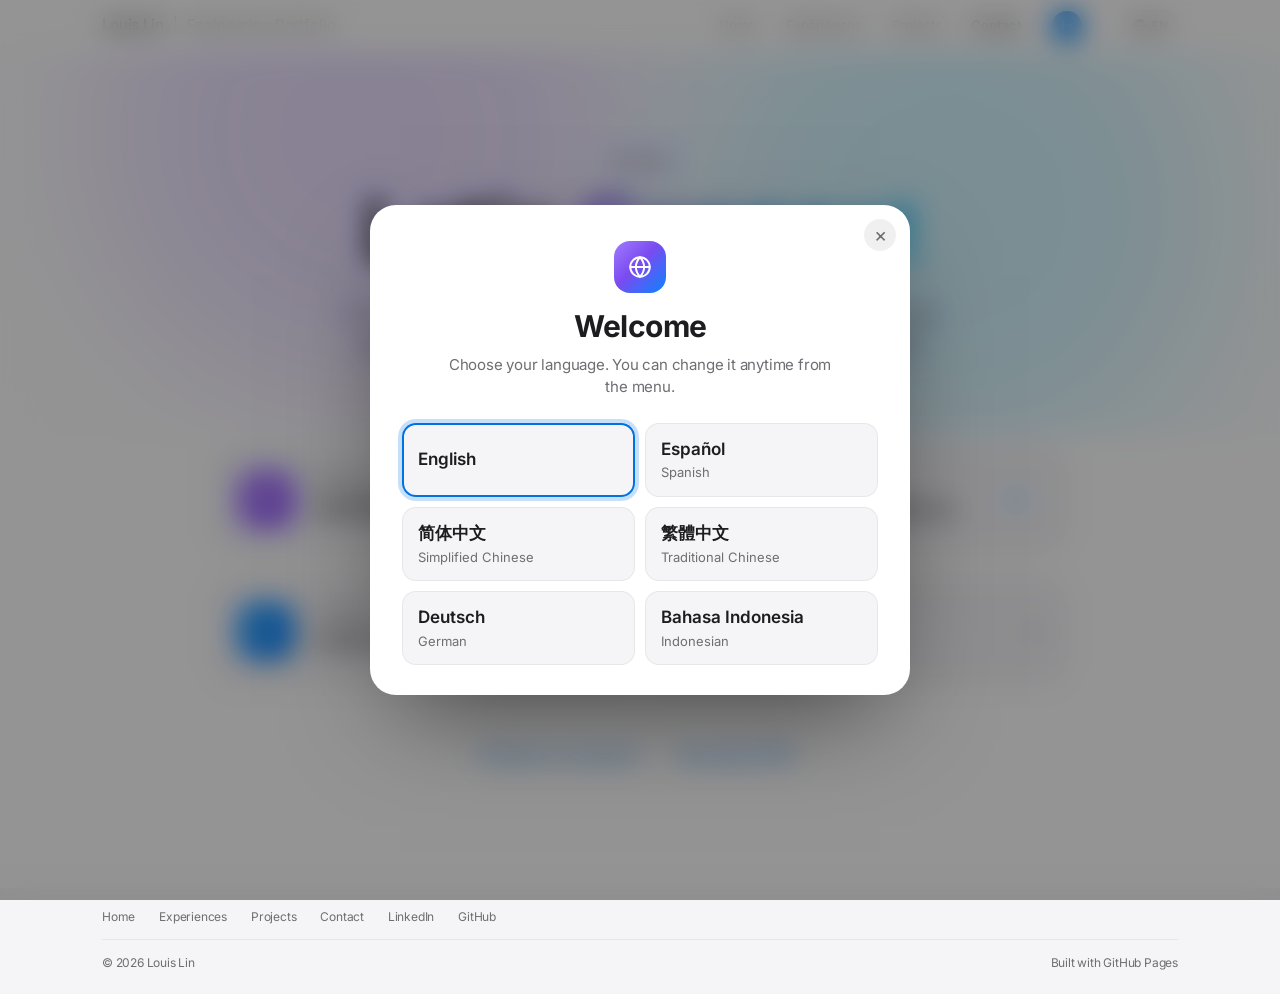
==== commit e2096e11: "Gallery photos fill the frame (cover or baked 4:3 fill), full Premier name on Chinese timeline, snap" ====
--- a/contact.html
+++ b/contact.html
@@ -13,7 +13,7 @@
     <meta name="twitter:card" content="summary_large_image">
     <link rel="icon" href="favicon.svg" type="image/svg+xml">
     <link rel="preload" href="assets/fonts/inter-latin.woff2" as="font" type="font/woff2" crossorigin>
-    <link rel="stylesheet" href="assets/site.css?v=20261001c">
+    <link rel="stylesheet" href="assets/site.css?v=20261001g">
     <script>
         /* If a non-English language was chosen before, hide the page for a moment while it is applied, to avoid a flash of English */
         (function () { try { var s = localStorage.getItem('site-language');
@@ -124,8 +124,8 @@
         </div>
     </footer>
 
-    <script src="assets/i18n-data.js?v=20261001c"></script>
-    <script src="assets/i18n.js?v=20261001c"></script>
-    <script src="assets/site.js?v=20261001c"></script>
+    <script src="assets/i18n-data.js?v=20261001g"></script>
+    <script src="assets/i18n.js?v=20261001g"></script>
+    <script src="assets/site.js?v=20261001g"></script>
 </body>
 </html>
--- a/assets/site.css
+++ b/assets/site.css
@@ -747,11 +747,11 @@
 /* Nothing moves under the frosted overlay, so the browser does not re-blur it every frame */
 html.lang-picker-open body > :not(.lang-picker), html.lang-picker-open body > :not(.lang-picker) *,
 html.lang-picker-open body > :not(.lang-picker) *::before, html.lang-picker-open body > :not(.lang-picker) *::after { animation-play-state: paused !important; }
-.lang-picker { position: fixed; inset: 0; z-index: 1200; display: flex; align-items: center; justify-content: center; padding: 20px 16px; opacity: 0; transition: opacity 0.35s var(--ease); }
+.lang-picker { position: fixed; inset: 0; z-index: 1200; display: flex; align-items: center; justify-content: center; padding: 20px 16px; opacity: 0; transition: opacity 0.22s var(--ease); }
 /* Frosted backdrop on its own layer, and the card on another, so hovering a language only redraws the card, never re-blurs the screen */
 .lang-picker::before { content: ""; position: absolute; inset: 0; background: rgba(0, 0, 0, 0.42); backdrop-filter: blur(14px) saturate(140%); -webkit-backdrop-filter: blur(14px) saturate(140%); }
 .lang-picker.open { opacity: 1; }
-.lp-card { position: relative; width: 100%; max-width: 540px; max-height: calc(100dvh - 40px); overflow-y: auto; background: var(--bg); border-radius: 26px; padding: 36px 32px 30px; text-align: center; box-shadow: 0 40px 100px -30px rgba(0, 0, 0, 0.55); transform: translateY(18px) scale(0.97); transition: transform 0.5s var(--ease-out); will-change: transform; contain: layout paint; }
+.lp-card { position: relative; width: 100%; max-width: 540px; max-height: calc(100dvh - 40px); overflow-y: auto; background: var(--bg); border-radius: 26px; padding: 36px 32px 30px; text-align: center; box-shadow: 0 40px 100px -30px rgba(0, 0, 0, 0.55); transform: translateY(12px) scale(0.98); transition: transform 0.3s var(--ease-out); will-change: transform; contain: layout paint; }
 .lang-picker.open .lp-card { transform: none; }
 .lp-close { position: absolute; top: 14px; right: 14px; width: 32px; height: 32px; border-radius: 50%; background: var(--line-soft); color: var(--text-2); font-size: 20px; line-height: 1; display: grid; place-items: center; }
 .lp-close:hover { background: var(--line); }
@@ -764,7 +764,7 @@
 .lp-option { position: relative; display: flex; flex-direction: column; align-items: flex-start; justify-content: center; text-align: left; min-height: 70px; gap: 2px; padding: 14px 16px; border-radius: 14px; background: var(--card); box-shadow: inset 0 0 0 1px var(--line-soft); transition: transform 0.12s var(--ease); touch-action: manipulation; }
 /* Hover ring fades with opacity only (GPU), no repaint per frame */
 .lp-option::after { content: ""; position: absolute; inset: 0; border-radius: inherit; box-shadow: inset 0 0 0 1.5px var(--text-3); opacity: 0; pointer-events: none; will-change: opacity; }  /* no fade: the ring shows the instant the cursor arrives */
-@media (hover: hover) { .lp-option:hover::after { opacity: 1; } }
+@media (hover: hover) { .lp-option:hover { background: var(--line-soft); } .lp-option:hover::after { opacity: 1; } }
 .lp-option:active { transform: scale(0.98); }
 .lp-option.suggested { box-shadow: inset 0 0 0 2px var(--blue); }
 .lp-option:focus-visible { outline: none; box-shadow: inset 0 0 0 2px var(--blue), 0 0 0 4px color-mix(in srgb, var(--blue) 22%, transparent); }
@@ -783,3 +783,11 @@
 html[lang="de"] .display, html[lang="de"] .headline, html[lang="de"] .entry-title, html[lang="de"] .lead,
 html[lang="de"] .entry-list li, html[lang="de"] .skill h3, html[lang="de"] .skill p, html[lang="de"] .tile h3 { hyphens: auto; -webkit-hyphens: auto; }
 html[lang="de"], html[lang="es"] { overflow-wrap: break-word; }
+
+/* ---------- Gallery photos always fill the frame ----------
+   fill-cover: close to the frame's shape, fills it with a slight crop.
+   fill-blur: very tall or wide images stay whole; the empty space is filled with the image's own
+   edges extended and softened (a small pre-made image, so nothing is blurred live). */
+.gallery-media.fill-cover img, .gallery-media.fill-cover video { object-fit: cover; }
+.gallery-media.fill-blur { background: var(--fill) center / 100% 100% no-repeat, var(--media-bg); }
+.gallery-media.fill-blur img, .gallery-media.fill-blur video { position: relative; object-fit: contain; }
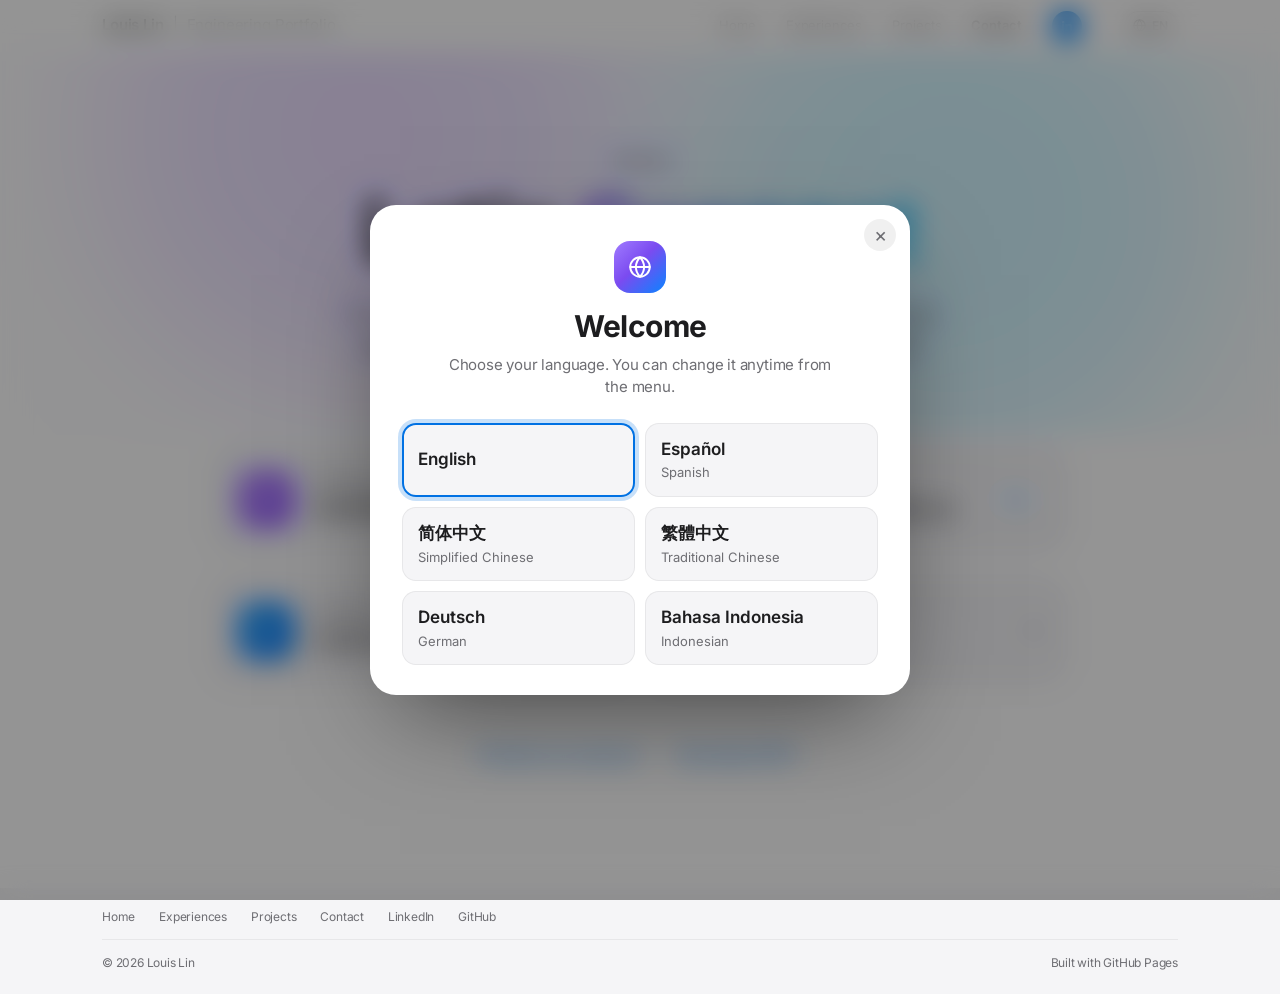
==== commit ab5b18bf: "Add soft cryo needle R&D bullet to Hygea (site and all six resumes) Co-Authored-By: Claude Opus 5.5 " ====
--- a/contact.html
+++ b/contact.html
@@ -13,7 +13,7 @@
     <meta name="twitter:card" content="summary_large_image">
     <link rel="icon" href="favicon.svg" type="image/svg+xml">
     <link rel="preload" href="assets/fonts/inter-latin.woff2" as="font" type="font/woff2" crossorigin>
-    <link rel="stylesheet" href="assets/site.css?v=20261001g">
+    <link rel="stylesheet" href="assets/site.css?v=20261016a">
     <script>
         /* If a non-English language was chosen before, hide the page for a moment while it is applied, to avoid a flash of English */
         (function () { try { var s = localStorage.getItem('site-language');
@@ -124,8 +124,8 @@
         </div>
     </footer>
 
-    <script src="assets/i18n-data.js?v=20261001g"></script>
-    <script src="assets/i18n.js?v=20261001g"></script>
-    <script src="assets/site.js?v=20261001g"></script>
+    <script src="assets/i18n-data.js?v=20261016a"></script>
+    <script src="assets/i18n.js?v=20261016a"></script>
+    <script src="assets/site.js?v=20261016a"></script>
 </body>
 </html>
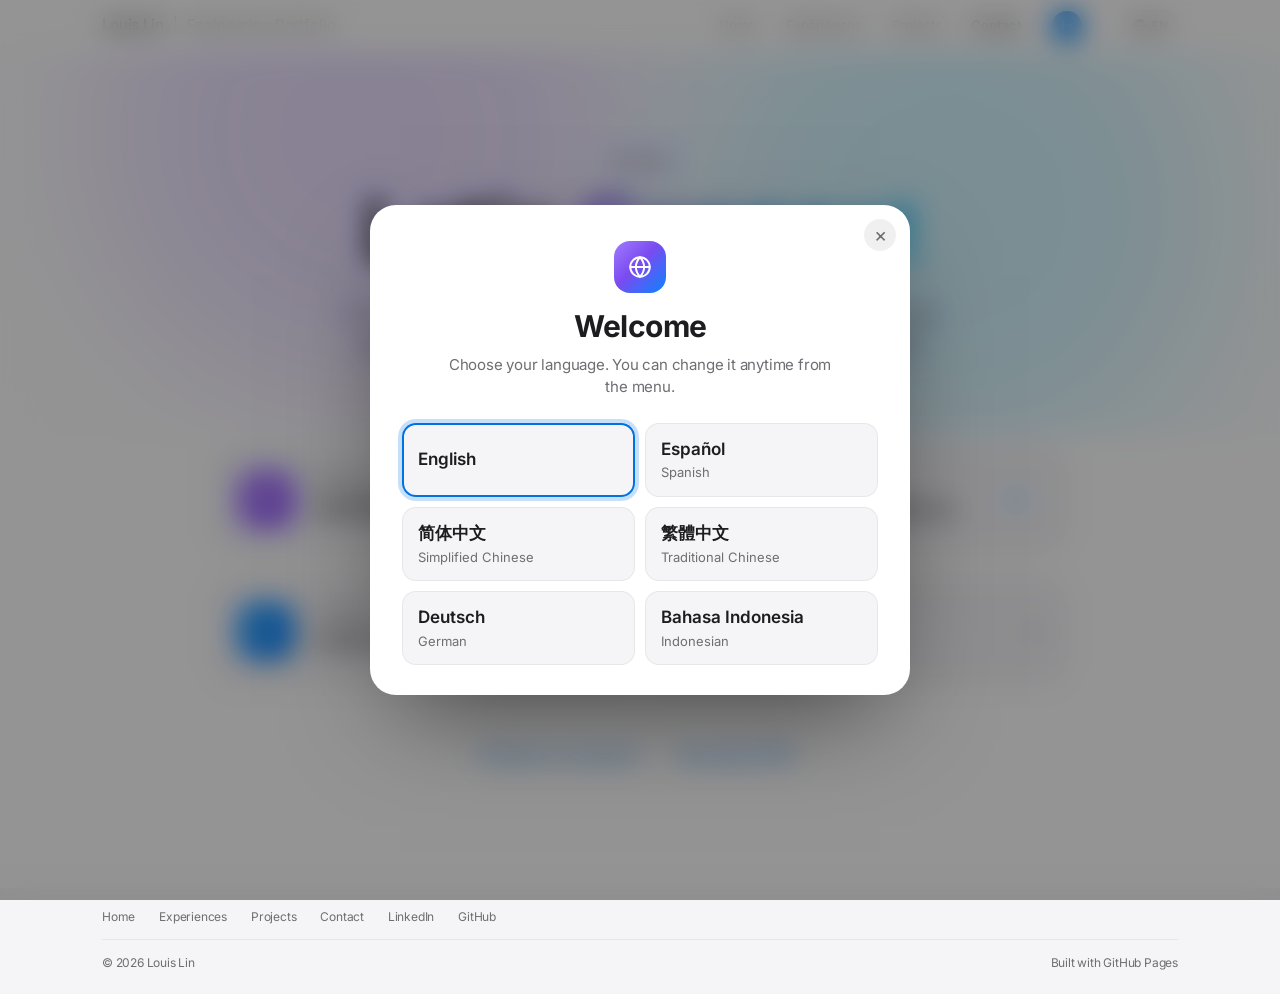
==== commit 8c24fcb5: "Add Simulink Onramp (MathWorks): cert card, home skills mention, all six resumes Co-Authored-By: Cla" ====
--- a/contact.html
+++ b/contact.html
@@ -13,7 +13,7 @@
     <meta name="twitter:card" content="summary_large_image">
     <link rel="icon" href="favicon.svg" type="image/svg+xml">
     <link rel="preload" href="assets/fonts/inter-latin.woff2" as="font" type="font/woff2" crossorigin>
-    <link rel="stylesheet" href="assets/site.css?v=20261016a">
+    <link rel="stylesheet" href="assets/site.css?v=20261022a">
     <script>
         /* If a non-English language was chosen before, hide the page for a moment while it is applied, to avoid a flash of English */
         (function () { try { var s = localStorage.getItem('site-language');
@@ -124,8 +124,8 @@
         </div>
     </footer>
 
-    <script src="assets/i18n-data.js?v=20261016a"></script>
-    <script src="assets/i18n.js?v=20261016a"></script>
-    <script src="assets/site.js?v=20261016a"></script>
+    <script src="assets/i18n-data.js?v=20261022a"></script>
+    <script src="assets/i18n.js?v=20261022a"></script>
+    <script src="assets/site.js?v=20261022a"></script>
 </body>
 </html>
--- a/assets/site.css
+++ b/assets/site.css
@@ -419,7 +419,8 @@
 .entry-list li::before { content: ""; position: absolute; left: 2px; top: 0.66em; width: 6px; height: 6px; border-radius: 50%; background: var(--accent); opacity: 0.85; }
 
 /* Certifications */
-.cert-grid { display: grid; grid-template-columns: repeat(4, 1fr); gap: 20px; }
+.cert-grid { display: flex; flex-wrap: wrap; justify-content: center; gap: 20px; }
+.cert-grid > .cert-card { flex: 0 1 calc((100% - 40px) / 3); }
 .cert-card { background: var(--card-on-alt); border-radius: var(--radius-md); padding: 28px 24px; transition: transform 0.5s var(--ease-out), box-shadow 0.5s var(--ease-out); }
 .cert-card:hover { transform: translateY(-4px); box-shadow: var(--shadow-2); }
 .cert-icon { width: 40px; height: 40px; border-radius: 12px; display: grid; place-items: center; background: var(--exp-soft); color: var(--exp); margin-bottom: 18px; }
@@ -530,7 +531,7 @@
 @media (max-width: 1068px) {
     .section { padding: 96px 0; }
     .about { gap: 48px; }
-    .cert-grid { grid-template-columns: repeat(2, 1fr); }
+    .cert-grid { display: grid; grid-template-columns: repeat(2, 1fr); }
     .entry { padding: 36px; }
     .entry::before { top: 36px; }
     .entry-grid { grid-template-columns: minmax(0, 1fr); gap: 32px; }
@@ -621,7 +622,7 @@
     .entry-list li { font-size: 15px; }
     .entry-media { max-width: none; }
 
-    .cert-grid { grid-template-columns: minmax(0, 1fr); gap: 12px; }
+    .cert-grid { display: grid; grid-template-columns: minmax(0, 1fr); gap: 12px; }
     .cert-card { display: flex; align-items: center; gap: 16px; padding: 18px 20px; }
     .cert-icon { margin-bottom: 0; flex: none; }
 
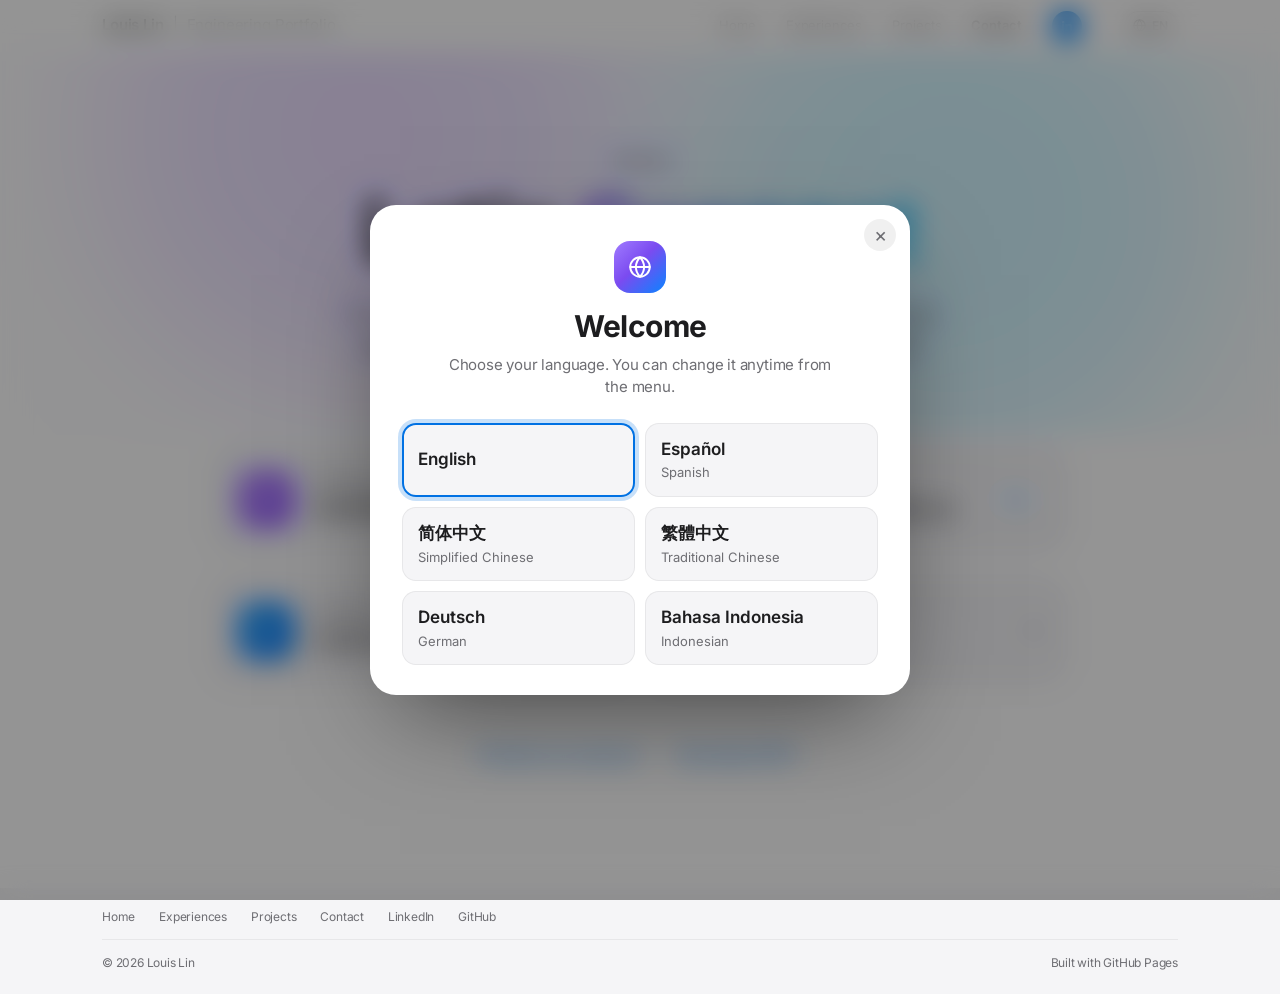
==== commit df6732fb: "Hygea: add AI CAM international sales bullet, simplify cryo needle bullet (site and all six resumes)" ====
--- a/contact.html
+++ b/contact.html
@@ -13,7 +13,7 @@
     <meta name="twitter:card" content="summary_large_image">
     <link rel="icon" href="favicon.svg" type="image/svg+xml">
     <link rel="preload" href="assets/fonts/inter-latin.woff2" as="font" type="font/woff2" crossorigin>
-    <link rel="stylesheet" href="assets/site.css?v=20261022a">
+    <link rel="stylesheet" href="assets/site.css?v=20261105a">
     <script>
         /* If a non-English language was chosen before, hide the page for a moment while it is applied, to avoid a flash of English */
         (function () { try { var s = localStorage.getItem('site-language');
@@ -124,8 +124,8 @@
         </div>
     </footer>
 
-    <script src="assets/i18n-data.js?v=20261022a"></script>
-    <script src="assets/i18n.js?v=20261022a"></script>
-    <script src="assets/site.js?v=20261022a"></script>
+    <script src="assets/i18n-data.js?v=20261105a"></script>
+    <script src="assets/i18n.js?v=20261105a"></script>
+    <script src="assets/site.js?v=20261105a"></script>
 </body>
 </html>
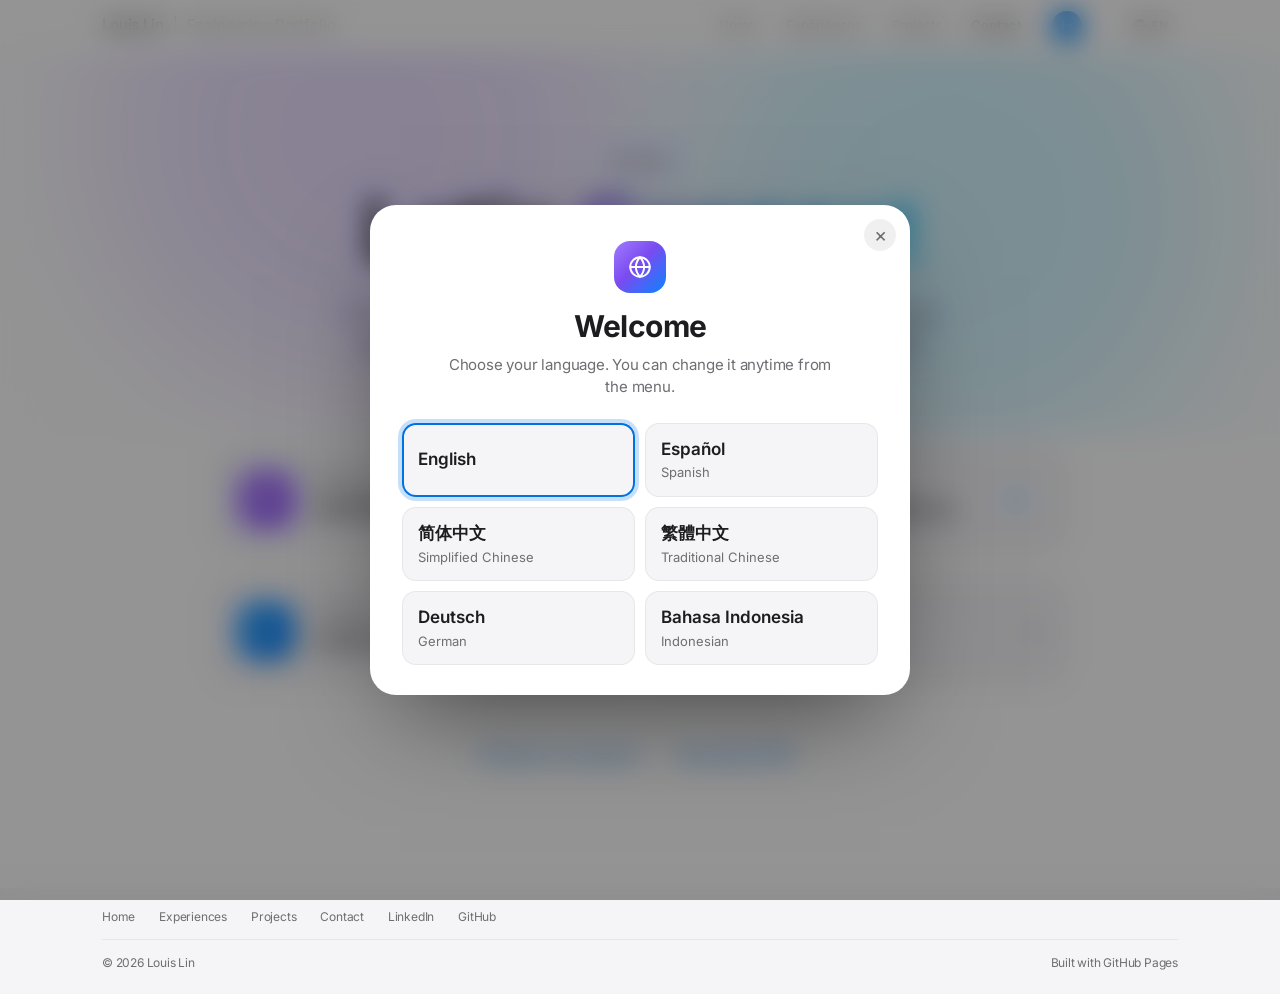
==== commit cc63f5c0: "Hygea: add photo and video gallery with captions in all six languages" ====
--- a/contact.html
+++ b/contact.html
@@ -13,7 +13,7 @@
     <meta name="twitter:card" content="summary_large_image">
     <link rel="icon" href="favicon.svg" type="image/svg+xml">
     <link rel="preload" href="assets/fonts/inter-latin.woff2" as="font" type="font/woff2" crossorigin>
-    <link rel="stylesheet" href="assets/site.css?v=20261105a">
+    <link rel="stylesheet" href="assets/site.css?v=20261109a">
     <script>
         /* If a non-English language was chosen before, hide the page for a moment while it is applied, to avoid a flash of English */
         (function () { try { var s = localStorage.getItem('site-language');
@@ -124,8 +124,8 @@
         </div>
     </footer>
 
-    <script src="assets/i18n-data.js?v=20261105a"></script>
-    <script src="assets/i18n.js?v=20261105a"></script>
-    <script src="assets/site.js?v=20261105a"></script>
+    <script src="assets/i18n-data.js?v=20261109a"></script>
+    <script src="assets/i18n.js?v=20261109a"></script>
+    <script src="assets/site.js?v=20261109a"></script>
 </body>
 </html>
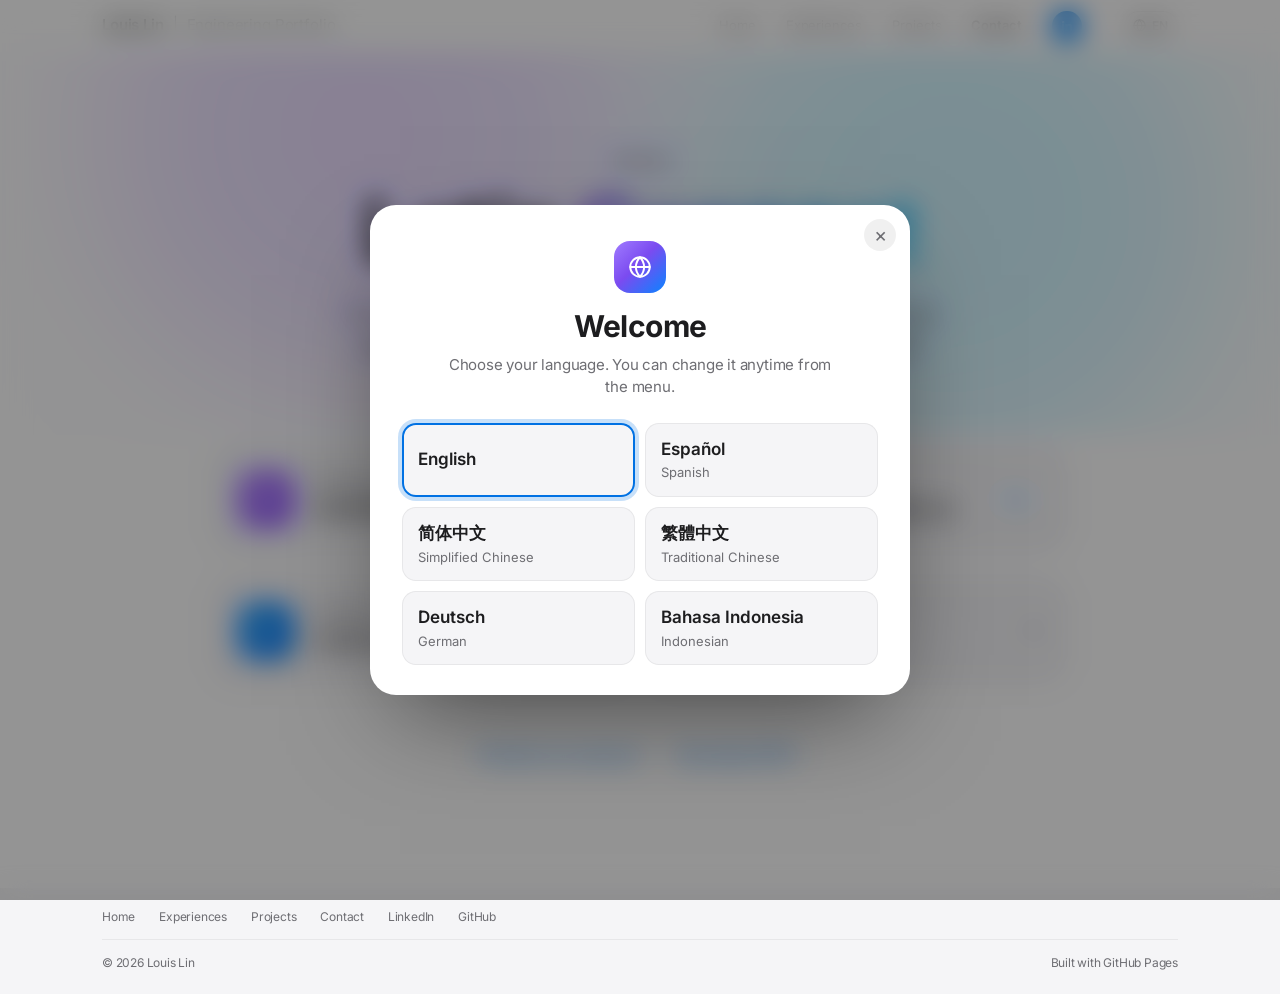
==== commit 6a669970: "Hygea: add clinical procedure research to cryo needle bullet, update photo 2 caption (site and all s" ====
--- a/contact.html
+++ b/contact.html
@@ -13,7 +13,7 @@
     <meta name="twitter:card" content="summary_large_image">
     <link rel="icon" href="favicon.svg" type="image/svg+xml">
     <link rel="preload" href="assets/fonts/inter-latin.woff2" as="font" type="font/woff2" crossorigin>
-    <link rel="stylesheet" href="assets/site.css?v=20261109a">
+    <link rel="stylesheet" href="assets/site.css?v=20261111a">
     <script>
         /* If a non-English language was chosen before, hide the page for a moment while it is applied, to avoid a flash of English */
         (function () { try { var s = localStorage.getItem('site-language');
@@ -124,8 +124,8 @@
         </div>
     </footer>
 
-    <script src="assets/i18n-data.js?v=20261109a"></script>
-    <script src="assets/i18n.js?v=20261109a"></script>
-    <script src="assets/site.js?v=20261109a"></script>
+    <script src="assets/i18n-data.js?v=20261111a"></script>
+    <script src="assets/i18n.js?v=20261111a"></script>
+    <script src="assets/site.js?v=20261111a"></script>
 </body>
 </html>
--- a/assets/site.css
+++ b/assets/site.css
@@ -44,7 +44,6 @@
     --proj-soft: rgba(10, 132, 255, 0.1);
     --live: #30d158;
 
-    --shadow-1: 0 2px 12px rgba(0, 0, 0, 0.06);
     --shadow-2: 0 18px 50px -12px rgba(0, 0, 0, 0.18);
 
     /* Layout */
@@ -86,7 +85,6 @@
         --proj-2: #64d2ff;
         --proj-soft: rgba(41, 151, 255, 0.14);
 
-        --shadow-1: 0 2px 12px rgba(0, 0, 0, 0.4);
         --shadow-2: 0 18px 50px -12px rgba(0, 0, 0, 0.7);
     }
 }
@@ -118,7 +116,6 @@
     flex-direction: column;
     overflow-x: hidden;
 }
-body.no-scroll { overflow: hidden; }
 
 main { flex: 1; }
 img, video { display: block; max-width: 100%; }
@@ -134,7 +131,6 @@
 .skip-link:focus { left: 8px; }
 
 .container { width: 100%; max-width: var(--maxw); margin: 0 auto; padding: 0 var(--gutter); }
-.container-narrow { max-width: 820px; }
 
 /* ---------- Global nav ---------- */
 .gnav {
@@ -149,12 +145,12 @@
 .gnav.is-scrolled, .gnav.menu-open { border-bottom-color: var(--line-soft); }
 .gnav.menu-open { background: var(--bg); backdrop-filter: none; -webkit-backdrop-filter: none; }
 html.at-top .gnav, html.at-top .lnav { backdrop-filter: none; -webkit-backdrop-filter: none; }
-.gnav-inner { height: 100%; display: flex; align-items: center; justify-content: space-between; gap: 24px; }
-
-.gnav-brand { display: inline-flex; align-items: center; gap: 10px; color: var(--text); font-weight: 600; font-size: 15px; letter-spacing: -0.01em; white-space: nowrap; }
+.gnav-inner { height: 100%; display: flex; align-items: center; justify-content: flex-start; gap: 24px; }
+
+.gnav-brand { display: inline-flex; align-items: center; gap: 0; margin-right: auto; color: var(--text); font-weight: 600; font-size: 15px; letter-spacing: -0.01em; white-space: nowrap; }
 .gnav-brand:hover { text-decoration: none; }
 .gnav-brand img { width: 24px; height: 24px; border-radius: 7px; }
-.gnav-brand .sep { color: var(--text-3); font-weight: 400; margin: 0 2px; }
+.gnav-brand .sep { color: var(--text-3); font-weight: 400; margin: 0 9px; }
 .gnav-brand .sub { color: var(--text-2); font-weight: 400; }
 
 .gnav-links { display: flex; align-items: center; gap: 30px; }
@@ -163,9 +159,9 @@
 .gnav-links a.active { opacity: 1; font-weight: 600; }
 .gnav-links a.btn-linkedin { opacity: 1; }
 
-.btn-linkedin { display: inline-flex; align-items: center; gap: 6px; background: var(--blue); color: #fff !important; padding: 5px 13px; border-radius: 980px; font-size: 12px !important; font-weight: 500; transition: background 0.2s, transform 0.2s; }
+.btn-linkedin { display: inline-flex; align-items: center; justify-content: center; gap: 6px; width: 30px; height: 30px; background: var(--blue); color: #fff !important; padding: 0; border-radius: 980px; font-size: 12px !important; font-weight: 500; transition: background 0.2s, transform 0.2s; }
 .btn-linkedin:hover { background: var(--blue-hover); text-decoration: none; }
-.btn-linkedin svg { width: 12px; height: 12px; }
+.btn-linkedin svg { width: 14px; height: 14px; }
 
 .menu-toggle { display: none; width: 44px; height: 44px; margin-right: -12px; position: relative; }
 .menu-toggle span { position: absolute; left: 14px; width: 17px; height: 1.5px; background: var(--text); border-radius: 2px; transition: transform 0.35s var(--ease), top 0.35s var(--ease); }
@@ -205,10 +201,6 @@
 .btn:active { transform: scale(0.97); }
 .btn svg { width: 18px; height: 18px; }
 .btn-sm { font-size: 12px; padding: 5px 13px; min-height: 0; }
-.btn-ghost { background: transparent; color: var(--blue); box-shadow: inset 0 0 0 1px var(--blue); }
-.btn-ghost:hover { background: var(--blue); color: #fff; }
-.btn-dark { background: var(--text); color: var(--bg); }
-.btn-dark:hover { background: var(--text); opacity: 0.85; }
 
 .link-arrow { display: inline-flex; align-items: center; gap: 2px; color: var(--link); font-size: 17px; }
 .link-arrow::after { content: "›"; font-size: 1.15em; line-height: 1; transform: translateY(-1px); transition: transform 0.25s var(--ease); }
@@ -221,7 +213,6 @@
 .eyebrow.proj { color: var(--proj); }
 .display { font-size: clamp(44px, 7.4vw, 88px); line-height: 1.04; font-weight: 700; letter-spacing: -0.038em; }
 .headline { font-size: clamp(34px, 5vw, 56px); line-height: 1.07; font-weight: 700; letter-spacing: -0.032em; }
-.title-2 { font-size: clamp(26px, 3vw, 32px); line-height: 1.125; font-weight: 700; letter-spacing: -0.02em; }
 .lead { font-size: clamp(19px, 2.1vw, 24px); line-height: 1.38; color: var(--text-2); letter-spacing: -0.015em; }
 .muted { color: var(--text-2); }
 .grad-text {
@@ -234,7 +225,7 @@
 .section { padding: 120px 0; position: relative; }
 .section-tight { padding: 80px 0; }
 .section-alt { background: var(--bg-alt); }
-.section-alt .card, .section-alt .tile, .section-alt .entry { background: var(--card-on-alt); }
+.section-alt .card, .section-alt .entry { background: var(--card-on-alt); }
 .section-head { text-align: center; max-width: 780px; margin: 0 auto 64px; }
 .section-head .lead { margin-top: 16px; }
 
@@ -283,7 +274,7 @@
 .about-copy p:last-child { margin-bottom: 0; }
 .about-copy strong { color: var(--text); font-weight: 600; }
 
-/* ---------- Cards / tiles ---------- */
+/* ---------- Cards ---------- */
 .card { background: var(--card); border-radius: var(--radius-lg); padding: 40px; }
 
 .skills { display: grid; grid-template-columns: repeat(3, 1fr); gap: 20px; }
@@ -296,31 +287,6 @@
 .skill-icon.i3 { background: linear-gradient(135deg, var(--proj-2), var(--proj)); }
 .skill h3 { font-size: 24px; letter-spacing: -0.02em; margin-bottom: 10px; }
 .skill p { color: var(--text-2); }
-
-/* Bento */
-.bento { display: grid; grid-template-columns: repeat(6, 1fr); gap: 20px; }
-.tile {
-    position: relative; display: flex; flex-direction: column; overflow: hidden;
-    background: var(--card); border-radius: var(--radius-lg); color: var(--text);
-    min-height: 480px;
-    transition: transform 0.6s var(--ease-out), box-shadow 0.6s var(--ease-out);
-}
-.tile:hover { text-decoration: none; transform: translateY(-6px) scale(1.005); box-shadow: var(--shadow-2); }
-.tile-wide { grid-column: span 4; min-height: 580px; }
-.tile-tall { grid-column: span 2; min-height: 580px; }
-.tile-half { grid-column: span 3; }
-.tile-body { padding: 36px 36px 24px; position: relative; z-index: 2; }
-.tile-kicker { font-size: 13px; font-weight: 600; letter-spacing: 0.02em; text-transform: uppercase; margin-bottom: 8px; }
-.tile-kicker.proj { color: var(--proj); }
-.tile-kicker.exp { color: var(--exp); }
-.tile h3 { font-size: clamp(24px, 2.6vw, 32px); line-height: 1.12; letter-spacing: -0.025em; }
-.tile p { color: var(--text-2); margin-top: 8px; }
-.tile .link-arrow { margin-top: 14px; font-size: 15px; }
-.tile-media { position: relative; flex: 1; margin: 0 20px 20px; border-radius: var(--radius-md); overflow: hidden; background: var(--media-bg); min-height: 220px; }
-.tile-media img, .tile-media video { position: absolute; inset: 0; width: 100%; height: 100%; object-fit: cover; transition: transform 1.1s var(--ease-out); }
-.tile:hover .tile-media img, .tile:hover .tile-media video { transform: scale(1.05); }
-.tile-media.light { background: #fff; }
-.tile-media.light img { object-fit: contain; padding: 8%; }
 
 /* ---------- Home timeline (Gantt) ---------- */
 .timeline-card { background: var(--card-on-alt); border-radius: var(--radius-lg); padding: 40px 0 28px; overflow: hidden; position: relative; }
@@ -340,10 +306,9 @@
 .gantt-scroll-wrapper.dragging .gantt-bar { pointer-events: none; }
 .gantt-grid { display: grid; grid-template-columns: repeat(36, minmax(45px, 1fr)); gap: 12px 0; min-width: 1650px; position: relative; }
 .gantt-grid::before { content: ""; position: absolute; top: calc(4.4rem + 18px); bottom: 0; left: 0; right: 0; background-image: linear-gradient(to right, var(--line-soft) 1px, transparent 1px); background-size: calc(100% / 36) 100%; pointer-events: none; }
-.gantt-axis { display: contents; }
 .gantt-year { border-bottom: 1px solid var(--line); padding-bottom: 8px; margin-bottom: 2px; }
 .gantt-year span { position: sticky; left: 8px; font-size: 15px; font-weight: 700; color: var(--text); background: var(--card-on-alt); padding: 2px 8px; border-radius: 6px; z-index: 5; letter-spacing: -0.01em; }
-.gantt-month { font-size: 11px; font-weight: 500; color: var(--text-3); text-align: center; text-transform: uppercase; letter-spacing: 0.04em; margin-bottom: 8px; }
+.gantt-month { font-size: 11px; font-weight: 500; color: var(--text-3); text-align: center; text-transform: uppercase; letter-spacing: 0.04em; margin-top: 18px; margin-bottom: 8px; }
 
 .track-label { grid-column: 1 / 37; display: flex; align-items: center; margin-top: 12px; margin-bottom: 2px; border-radius: 10px; }
 .track-label.purple { background: var(--exp-soft); }
@@ -372,7 +337,6 @@
 .now-marker::before { content: ""; position: absolute; left: 0; top: var(--line-top, 36px); bottom: 0; width: 2px; background: repeating-linear-gradient(to bottom, var(--live) 0 5px, transparent 5px 10px); border-radius: 2px; }
 .now-marker span { position: absolute; top: 0; left: 1px; transform: translateX(-50%); background: var(--live); color: #fff; font-size: 10px; font-weight: 700; line-height: 1.5; letter-spacing: 0.06em; text-transform: uppercase; padding: 1px 8px; border-radius: 980px; white-space: nowrap; box-shadow: 0 2px 8px rgba(48, 209, 88, 0.35); }
 html[lang^="zh"] .now-marker span { letter-spacing: 0.02em; }
-.gantt-month { margin-top: 18px; }
 
 /* ---------- CTA band ---------- */
 .cta-band { text-align: center; }
@@ -401,7 +365,6 @@
 .entry.is-exp { --accent: var(--exp); }
 .entry.is-proj { --accent: var(--proj); }
 .entry-grid { display: grid; grid-template-columns: minmax(0, 1fr) minmax(0, 1fr); gap: 44px; align-items: start; }
-.entry-grid.solo { grid-template-columns: minmax(0, 1fr); }
 .entry-top { display: flex; align-items: center; gap: 10px; margin-bottom: 10px; flex-wrap: wrap; }
 .entry-title { font-size: clamp(24px, 2.6vw, 30px); line-height: 1.15; letter-spacing: -0.025em; font-weight: 700; }
 .entry-role { font-size: 19px; color: var(--text); margin-top: 6px; font-weight: 500; letter-spacing: -0.015em; }
@@ -471,8 +434,8 @@
 .mobile-toc-btn { display: none; }
 .toc-backdrop { position: fixed; inset: 0; background: rgba(0, 0, 0, 0.4); z-index: 290; opacity: 0; pointer-events: none; transition: opacity 0.3s; backdrop-filter: blur(2px); -webkit-backdrop-filter: blur(2px); }
 .toc-backdrop.active { opacity: 1; pointer-events: auto; }
-.toc-sheet { position: fixed; left: 0; right: 0; bottom: 0; z-index: 300; background: var(--glass-strong); backdrop-filter: saturate(180%) blur(24px); -webkit-backdrop-filter: saturate(180%) blur(24px); border-radius: 24px 24px 0 0; padding: 12px 24px calc(28px + env(safe-area-inset-bottom)); transform: translateY(105%); transition: transform 0.45s var(--ease-out); max-height: 80vh; overflow-y: auto; box-shadow: 0 -10px 40px rgba(0, 0, 0, 0.2); }
-.toc-sheet.active { transform: none; }
+.toc-sheet { position: fixed; left: 0; right: 0; bottom: 0; z-index: 300; background: var(--glass-strong); backdrop-filter: saturate(180%) blur(24px); -webkit-backdrop-filter: saturate(180%) blur(24px); border-radius: 24px 24px 0 0; padding: 12px 24px calc(28px + env(safe-area-inset-bottom)); transform: translateY(105%); visibility: hidden; transition: transform 0.45s var(--ease-out), visibility 0s linear 0.45s; max-height: 80vh; overflow-y: auto; box-shadow: 0 -10px 40px rgba(0, 0, 0, 0.2); }
+.toc-sheet.active { transform: none; visibility: visible; transition: transform 0.45s var(--ease-out); }
 .toc-sheet::before { content: ""; display: block; width: 36px; height: 5px; border-radius: 5px; background: var(--text-3); opacity: 0.5; margin: 0 auto 16px; }
 .toc-title { display: flex; justify-content: space-between; align-items: center; font-size: 20px; font-weight: 700; letter-spacing: -0.02em; margin-bottom: 8px; }
 .toc-close-btn { width: 32px; height: 32px; border-radius: 50%; background: var(--line-soft); font-size: 20px; line-height: 1; color: var(--text-2); }
@@ -537,10 +500,10 @@
     .entry-grid { grid-template-columns: minmax(0, 1fr); gap: 32px; }
     /* Single column (tablets and phones): title, role, dates and tags first,
        then photos and videos, then the bullet points */
-    .entry-grid:not(.solo) { display: flex; flex-direction: column; gap: 0; }
-    .entry-grid:not(.solo) > .entry-info { display: contents; }
-    .entry-grid:not(.solo) > .entry-media { order: 1; margin-top: 24px; max-width: 620px; width: 100%; }
-    .entry-grid:not(.solo) .entry-list { order: 2; }
+    .entry-grid { display: flex; flex-direction: column; gap: 0; }
+    .entry-grid > .entry-info { display: contents; }
+    .entry-grid > .entry-media { order: 1; margin-top: 24px; max-width: 620px; width: 100%; }
+    .entry-grid .entry-list { order: 2; }
     .year-group { grid-template-columns: 100px minmax(0, 1fr); gap: 24px; }
     .year-label { font-size: 40px; }
 }
@@ -558,9 +521,9 @@
     .gnav-links a { font-size: 28px; font-weight: 600; letter-spacing: -0.02em; opacity: 0; padding: 10px 0; transform: translateY(-8px); transition: opacity 0.4s var(--ease-out), transform 0.4s var(--ease-out); }
     .menu-open .gnav-links a { opacity: 0.9; transform: none; transition-delay: calc(var(--i, 0) * 45ms + 60ms); }
     .menu-open .gnav-links a.active { opacity: 1; }
-    .gnav-links a.btn-linkedin { margin-top: 20px; justify-content: center; font-size: 17px !important; padding: 12px 20px; }
-    .gnav-links a.btn-linkedin svg { width: 16px; height: 16px; }
-    .menu-toggle { display: block; }
+    .gnav-links a.btn-linkedin { width: 52px; height: 52px; margin-top: 20px; justify-content: center; font-size: 17px !important; padding: 0; }
+    .gnav-links a.btn-linkedin svg { width: 22px; height: 22px; }
+    .menu-toggle { display: block; order: 3; margin-left: 4px; }
     .gnav-brand .sep, .gnav-brand .sub { display: none; }
 
     .lnav-links { display: none; }
@@ -594,11 +557,6 @@
     .skills { grid-template-columns: minmax(0, 1fr); }
     .card { padding: 32px 28px; }
 
-    .bento { grid-template-columns: minmax(0, 1fr); gap: 16px; }
-    .tile, .tile-wide, .tile-tall, .tile-half { grid-column: auto; min-height: 0; }
-    .tile-body { padding: 28px 28px 18px; }
-    .tile-media { flex: none; aspect-ratio: 4 / 3; margin: 0 14px 14px; }
-    .tile-tall .tile-media { aspect-ratio: 4 / 5; }
 
     .timeline-card { padding: 28px 0 16px; border-radius: 22px; }
     .timeline-header { padding: 0 20px; margin-bottom: 20px; flex-direction: column; align-items: flex-start; }
@@ -661,30 +619,12 @@
 .stretched-link:hover { text-decoration: none; }
 .stretched-link::after { content: ""; position: absolute; inset: 0; z-index: 1; border-radius: inherit; }
 
-/* Wide bento tile: copy left, media right */
-@media (min-width: 834px) {
-    .tile-split { flex-direction: row; align-items: stretch; }
-    .tile-split .tile-body { flex: 1; display: flex; flex-direction: column; justify-content: flex-end; padding: 40px; }
-    .tile-split .tile-media { flex: 0 0 46%; margin: 20px 20px 20px 0; }
-}
-
-/* Contents sheet is mobile-only, and hidden from keyboard/screen readers when closed */
-.toc-sheet { visibility: hidden; transition: transform 0.45s var(--ease-out), visibility 0s linear 0.45s; }
-.toc-sheet.active { visibility: visible; transition: transform 0.45s var(--ease-out); }
+/* Contents sheet is mobile-only */
 @media (min-width: 834px) { .toc-sheet, .toc-backdrop { display: none; } }
 
 /* Keep bar labels readable when a long bar is scrolled partly out of view */
 .gantt-bar > span { position: sticky; left: 16px; width: fit-content; max-width: 100%; }
 
-/* Icon-only LinkedIn button */
-.btn-linkedin { width: 30px; height: 30px; padding: 0; justify-content: center; }
-.btn-linkedin svg { width: 14px; height: 14px; }
-@media (max-width: 833px) {
-    .gnav-links a.btn-linkedin { width: 52px; height: 52px; padding: 0; margin-top: 20px; }
-    .gnav-links a.btn-linkedin svg { width: 22px; height: 22px; }
-}
-.gnav-brand { gap: 0; }
-.gnav-brand .sep { margin: 0 9px; }
 
 /* Play button shown only if the browser blocks autoplay */
 .video-play { position: absolute; inset: 0; margin: auto; width: 64px; height: 64px; border-radius: 50%; display: none; place-items: center; background: rgba(0, 0, 0, 0.55); color: #fff; backdrop-filter: blur(8px); -webkit-backdrop-filter: blur(8px); transition: transform 0.2s; }
@@ -697,8 +637,6 @@
    ========================================================================== */
 .lang-loading body { visibility: hidden; }
 
-.gnav-brand { margin-right: auto; }
-.gnav-inner { justify-content: flex-start; }
 .lang-switch { position: relative; flex: none; margin-left: 18px; }
 .lang-btn { display: inline-flex; align-items: center; gap: 5px; height: 30px; padding: 0 10px 0 8px; border-radius: 980px; font-size: 12px; font-weight: 600; color: var(--text); opacity: 0.85; box-shadow: inset 0 0 0 1px var(--line); transition: opacity 0.2s, background 0.2s; }
 .lang-btn:hover, .lang-switch.open .lang-btn { opacity: 1; background: var(--line-soft); }
@@ -719,7 +657,6 @@
 .lang-menu button.active svg { opacity: 1; }
 @media (max-width: 833px) {
     .lang-switch { order: 2; margin-left: 0; }
-    .menu-toggle { order: 3; margin-left: 4px; }
 }
 
 /* Chinese: system CJK fonts, no negative tracking, a little more line height */
@@ -730,8 +667,8 @@
 html[lang="zh-Hant"] body {
     font-family: "SF Pro Display", "SF Pro Text", -apple-system, BlinkMacSystemFont, "Inter", "Helvetica Neue", "PingFang TC", "Hiragino Sans CNS", "Microsoft JhengHei", "Noto Sans TC", sans-serif;
 }
-html[lang^="zh"] .display, html[lang^="zh"] .headline, html[lang^="zh"] .title-2,
-html[lang^="zh"] .entry-title, html[lang^="zh"] .tile h3, html[lang^="zh"] .timeline-header h2 { letter-spacing: 0.01em; line-height: 1.2; }
+html[lang^="zh"] .display, html[lang^="zh"] .headline,
+html[lang^="zh"] .entry-title, html[lang^="zh"] .timeline-header h2 { letter-spacing: 0.01em; line-height: 1.2; }
 html[lang^="zh"] .lead, html[lang^="zh"] .about-copy p, html[lang^="zh"] .entry-list li, html[lang^="zh"] .skill p { letter-spacing: 0.02em; line-height: 1.75; }
 html[lang^="zh"] .eyebrow, html[lang^="zh"] .track-label span, html[lang^="zh"] .contact-label { letter-spacing: 0.04em; }
 html[lang^="zh"] .gantt-month { text-transform: none; letter-spacing: 0; }
@@ -782,7 +719,7 @@
 
 /* Long German compound words: allow hyphenation in headings and body text */
 html[lang="de"] .display, html[lang="de"] .headline, html[lang="de"] .entry-title, html[lang="de"] .lead,
-html[lang="de"] .entry-list li, html[lang="de"] .skill h3, html[lang="de"] .skill p, html[lang="de"] .tile h3 { hyphens: auto; -webkit-hyphens: auto; }
+html[lang="de"] .entry-list li, html[lang="de"] .skill h3, html[lang="de"] .skill p { hyphens: auto; -webkit-hyphens: auto; }
 html[lang="de"], html[lang="es"] { overflow-wrap: break-word; }
 
 /* ---------- Gallery photos always fill the frame ----------
